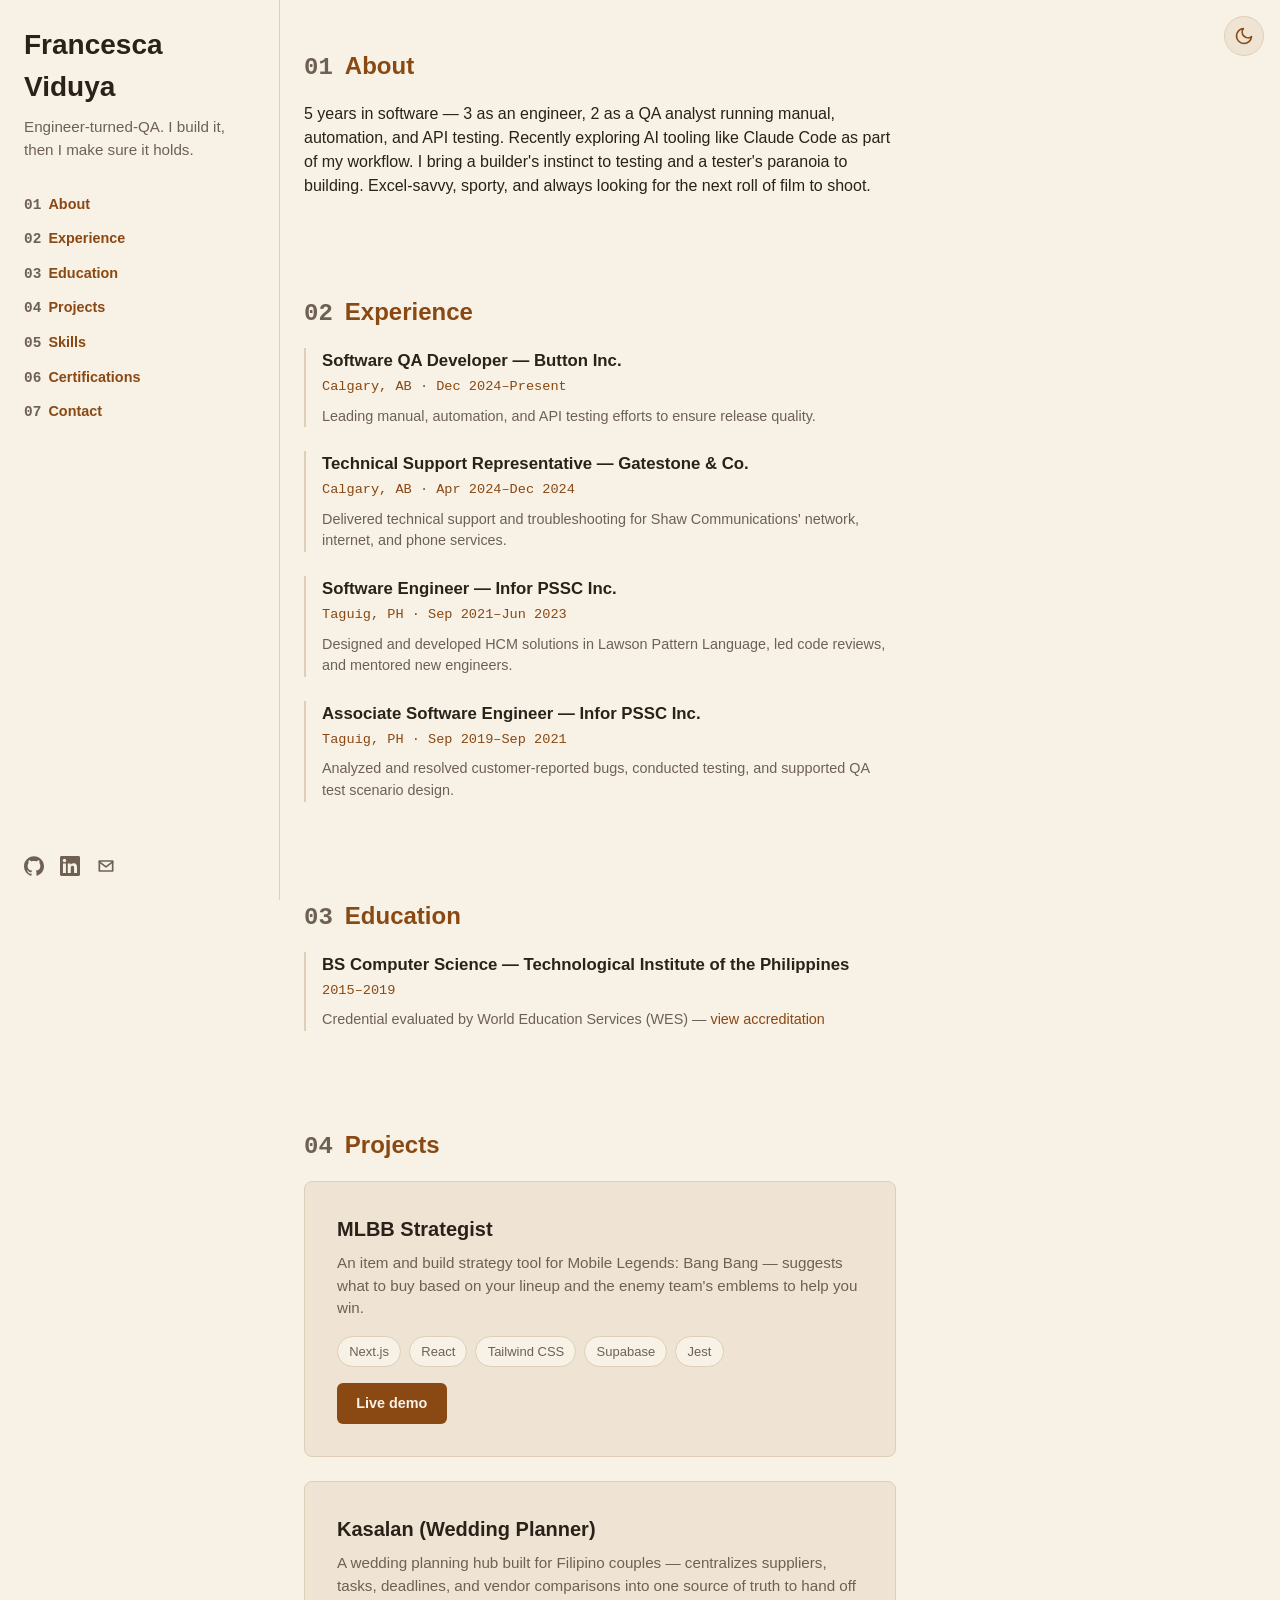
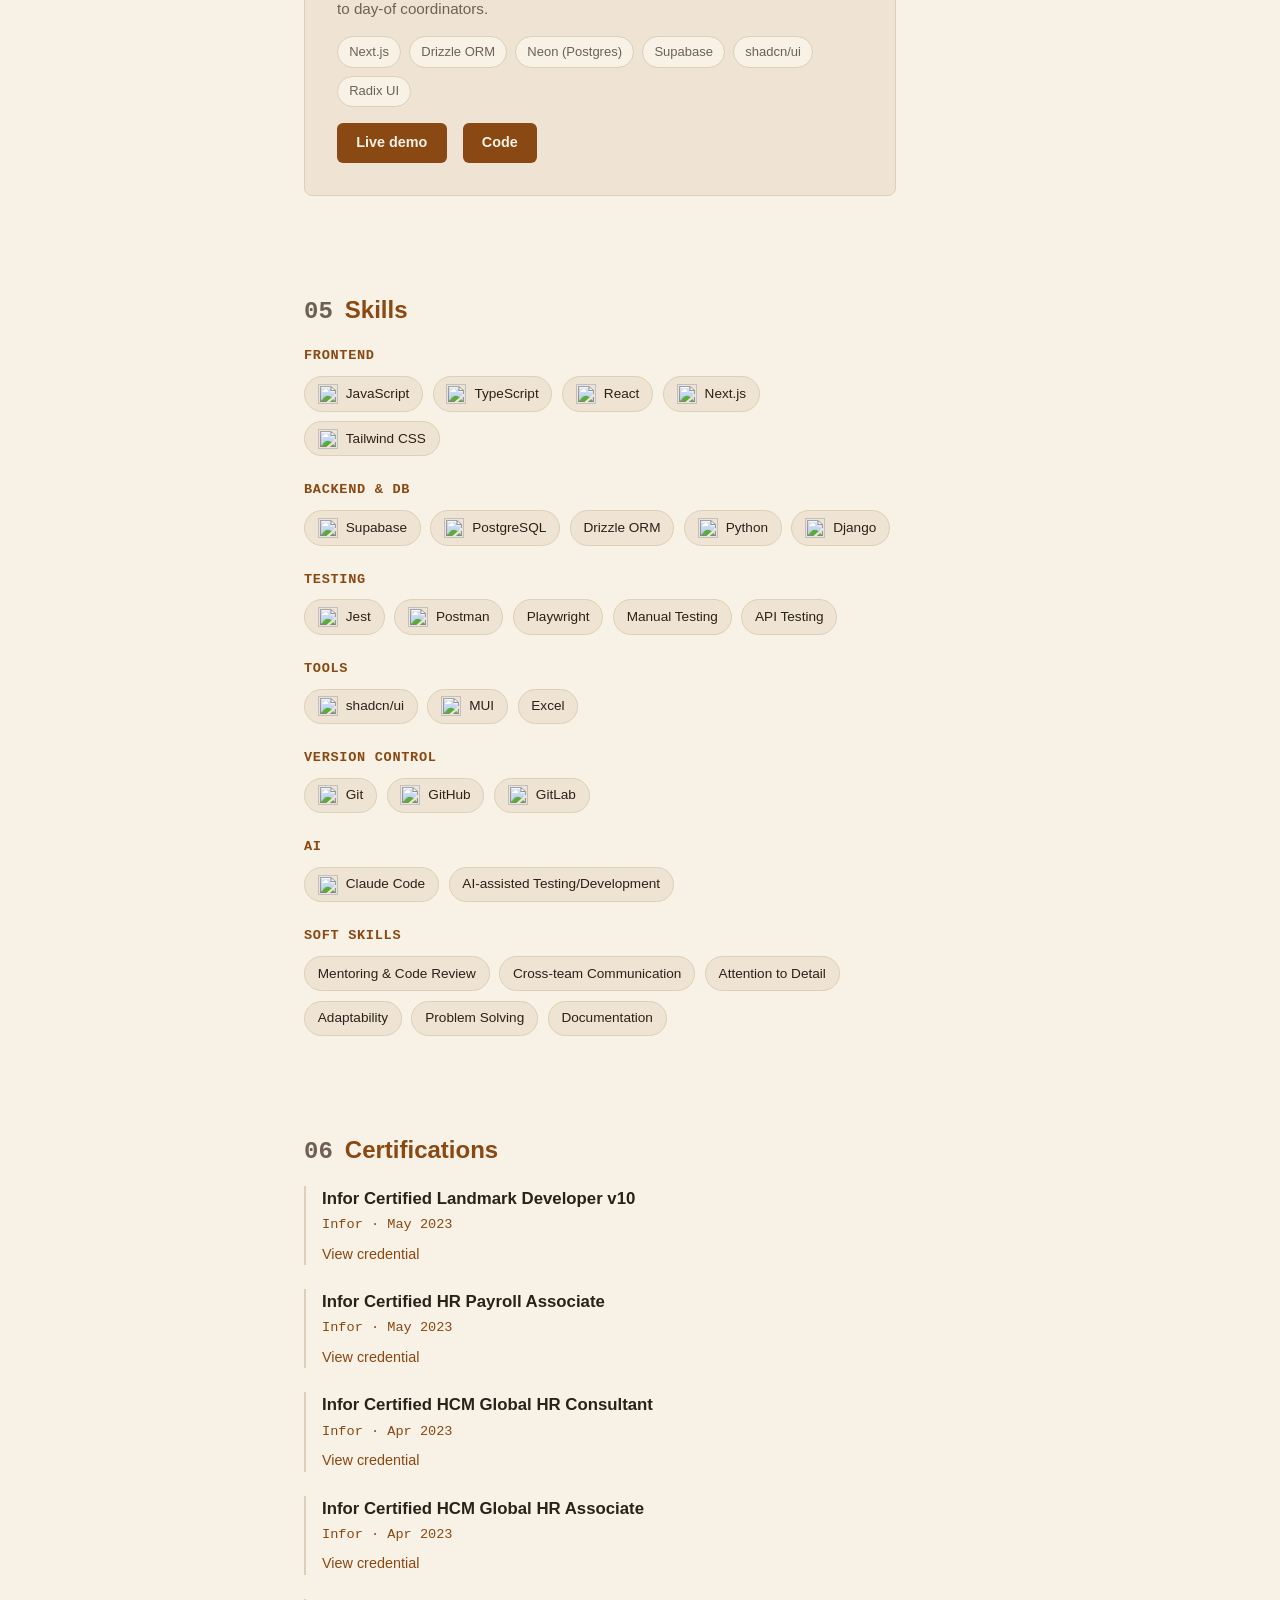
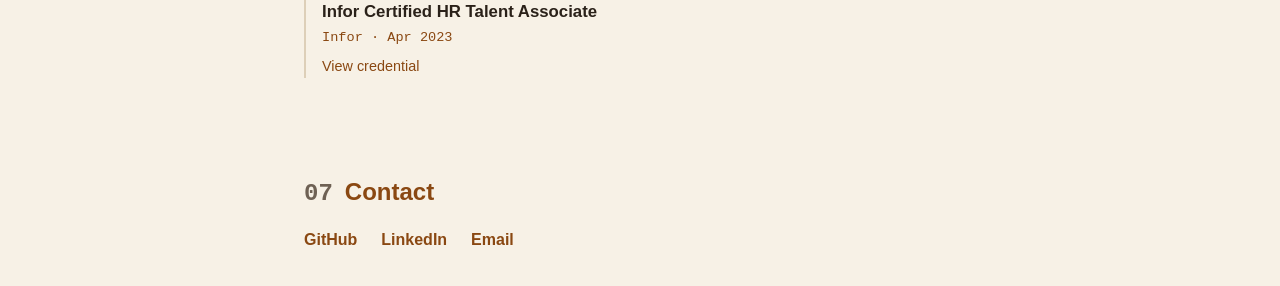
==== index.html @ bc26c98f "feat: add Certifications section New section before Contact listing 5 Infor certifications from Cred" ====
<!DOCTYPE html>
<html lang="en">
<head>
  <meta charset="UTF-8">
  <meta name="viewport" content="width=device-width, initial-scale=1.0">
  <title>Francesca Viduya — Portfolio</title>
  <meta name="description" content="Francesca Viduya — software engineer and QA analyst. Portfolio of projects, skills, and contact info.">
  <link rel="icon" href="data:image/svg+xml,%3Csvg xmlns='http://www.w3.org/2000/svg' viewBox='0 0 100 100'%3E%3Crect width='100' height='100' rx='20' fill='%231c1a17'/%3E%3Ctext x='50' y='68' font-size='60' fill='%23e8a15c' text-anchor='middle' font-family='sans-serif'%3EF%3C/text%3E%3C/svg%3E">
  <link rel="stylesheet" href="styles.css">
</head>
<body>
  <header class="sidebar">
    <h1 class="sidebar__name">Francesca Viduya</h1>
    <p class="sidebar__tagline">Engineer-turned-QA. I build it, then I make sure it holds.</p>
    <nav class="sidebar__nav" aria-label="Section navigation">
      <a href="#about"><span class="sidebar__nav-num">01</span>About</a>
      <a href="#experience"><span class="sidebar__nav-num">02</span>Experience</a>
      <a href="#education"><span class="sidebar__nav-num">03</span>Education</a>
      <a href="#projects"><span class="sidebar__nav-num">04</span>Projects</a>
      <a href="#skills"><span class="sidebar__nav-num">05</span>Skills</a>
      <a href="#certifications"><span class="sidebar__nav-num">06</span>Certifications</a>
      <a href="#contact"><span class="sidebar__nav-num">07</span>Contact</a>
    </nav>
    <div class="sidebar__contact" aria-label="Quick contact links">
      <a href="https://github.com/viduyafrancesca" target="_blank" rel="noopener noreferrer" aria-label="GitHub profile">
        <svg width="20" height="20" viewBox="0 0 24 24" fill="currentColor" aria-hidden="true"><path d="M12 .297c-6.63 0-12 5.373-12 12 0 5.303 3.438 9.8 8.205 11.385.6.113.82-.258.82-.577 0-.285-.01-1.04-.015-2.04-3.338.724-4.042-1.61-4.042-1.61C4.422 18.07 3.633 17.7 3.633 17.7c-1.087-.744.084-.729.084-.729 1.205.084 1.838 1.236 1.838 1.236 1.07 1.835 2.809 1.305 3.495.998.108-.776.417-1.305.76-1.605-2.665-.3-5.466-1.332-5.466-5.93 0-1.31.465-2.38 1.235-3.22-.135-.303-.54-1.523.105-3.176 0 0 1.005-.322 3.3 1.23.96-.267 1.98-.399 3-.405 1.02.006 2.04.138 3 .405 2.28-1.552 3.285-1.23 3.285-1.23.645 1.653.24 2.873.12 3.176.765.84 1.23 1.91 1.23 3.22 0 4.61-2.805 5.625-5.475 5.92.42.36.81 1.096.81 2.22 0 1.606-.015 2.896-.015 3.286 0 .315.21.69.825.57C20.565 22.092 24 17.592 24 12.297c0-6.627-5.373-12-12-12"/></svg>
      </a>
      <a href="https://www.linkedin.com/in/francesca-maria-viduya/" target="_blank" rel="noopener noreferrer" aria-label="LinkedIn profile">
        <svg width="20" height="20" viewBox="0 0 24 24" fill="currentColor" aria-hidden="true"><path d="M20.447 20.452h-3.554v-5.569c0-1.328-.027-3.037-1.852-3.037-1.853 0-2.136 1.445-2.136 2.939v5.667H9.351V9h3.414v1.561h.046c.477-.9 1.637-1.85 3.37-1.85 3.601 0 4.267 2.37 4.267 5.455v6.286zM5.337 7.433c-1.144 0-2.063-.926-2.063-2.065 0-1.138.92-2.063 2.063-2.063 1.14 0 2.064.925 2.064 2.063 0 1.139-.925 2.065-2.064 2.065zm1.782 13.019H3.555V9h3.564v11.452zM22.225 0H1.771C.792 0 0 .774 0 1.729v20.542C0 23.227.792 24 1.771 24h20.451C23.2 24 24 23.227 24 22.271V1.729C24 .774 23.2 0 22.222 0h.003z"/></svg>
      </a>
      <a href="mailto:francescamviduya@gmail.com" aria-label="Send an email">
        <svg width="20" height="20" viewBox="0 0 24 24" fill="none" stroke="currentColor" stroke-width="2" stroke-linecap="round" stroke-linejoin="round" aria-hidden="true"><path d="M4 6h16v12H4z"/><path d="m4 7 8 6 8-6"/></svg>
      </a>
    </div>
  </header>

  <main>
    <section id="about" class="section">
      <h2><span class="section__num">01</span>About</h2>
      <p class="about__bio">5 years in software — 3 as an engineer, 2 as a QA analyst running manual, automation, and API testing. Recently exploring AI tooling like Claude Code as part of my workflow. I bring a builder's instinct to testing and a tester's paranoia to building. Excel-savvy, sporty, and always looking for the next roll of film to shoot.</p>
    </section>

    <section id="experience" class="section">
      <h2><span class="section__num">02</span>Experience</h2>
      <ol class="timeline">
        <li class="timeline__entry">
          <h3 class="timeline__role">Software QA Developer — Button Inc.</h3>
          <p class="timeline__meta">Calgary, AB · Dec 2024–Present</p>
          <p class="timeline__desc">Leading manual, automation, and API testing efforts to ensure release quality.</p>
        </li>
        <li class="timeline__entry">
          <h3 class="timeline__role">Technical Support Representative — Gatestone &amp; Co.</h3>
          <p class="timeline__meta">Calgary, AB · Apr 2024–Dec 2024</p>
          <p class="timeline__desc">Delivered technical support and troubleshooting for Shaw Communications' network, internet, and phone services.</p>
        </li>
        <li class="timeline__entry">
          <h3 class="timeline__role">Software Engineer — Infor PSSC Inc.</h3>
          <p class="timeline__meta">Taguig, PH · Sep 2021–Jun 2023</p>
          <p class="timeline__desc">Designed and developed HCM solutions in Lawson Pattern Language, led code reviews, and mentored new engineers.</p>
        </li>
        <li class="timeline__entry">
          <h3 class="timeline__role">Associate Software Engineer — Infor PSSC Inc.</h3>
          <p class="timeline__meta">Taguig, PH · Sep 2019–Sep 2021</p>
          <p class="timeline__desc">Analyzed and resolved customer-reported bugs, conducted testing, and supported QA test scenario design.</p>
        </li>
      </ol>
    </section>

    <section id="education" class="section">
      <h2><span class="section__num">03</span>Education</h2>
      <ol class="timeline">
        <li class="timeline__entry">
          <h3 class="timeline__role">BS Computer Science — Technological Institute of the Philippines</h3>
          <p class="timeline__meta">2015–2019</p>
          <p class="timeline__desc">
            Credential evaluated by World Education Services (WES) —
            <a href="https://badges.wes.org/Evidence?i=9c9385cb-b72d-43d0-aa09-85092fb35fea&type=ca" target="_blank" rel="noopener noreferrer">view accreditation</a>
          </p>
        </li>
      </ol>
    </section>

    <section id="projects" class="section">
      <h2><span class="section__num">04</span>Projects</h2>
      <div class="projects-list">
        <article class="project-card">
          <h3>MLBB Strategist</h3>
          <p class="project-card__desc">An item and build strategy tool for Mobile Legends: Bang Bang — suggests what to buy based on your lineup and the enemy team's emblems to help you win.</p>
          <ul class="project-card__tags">
            <li class="project-card__tag">Next.js</li>
            <li class="project-card__tag">React</li>
            <li class="project-card__tag">Tailwind CSS</li>
            <li class="project-card__tag">Supabase</li>
            <li class="project-card__tag">Jest</li>
          </ul>
          <div class="project-card__links">
            <a href="https://mlbb-strategist.vercel.app/" target="_blank" rel="noopener noreferrer">Live demo</a>
          </div>
        </article>

        <article class="project-card">
          <h3>Kasalan (Wedding Planner)</h3>
          <p class="project-card__desc">A wedding planning hub built for Filipino couples — centralizes suppliers, tasks, deadlines, and vendor comparisons into one source of truth to hand off to day-of coordinators.</p>
          <ul class="project-card__tags">
            <li class="project-card__tag">Next.js</li>
            <li class="project-card__tag">Drizzle ORM</li>
            <li class="project-card__tag">Neon (Postgres)</li>
            <li class="project-card__tag">Supabase</li>
            <li class="project-card__tag">shadcn/ui</li>
            <li class="project-card__tag">Radix UI</li>
          </ul>
          <div class="project-card__links">
            <a href="https://kasalan-wedding-planner.vercel.app/" target="_blank" rel="noopener noreferrer">Live demo</a>
            <a href="https://github.com/viduyafrancesca/kasalan" target="_blank" rel="noopener noreferrer">Code</a>
          </div>
        </article>
      </div>
    </section>

    <section id="skills" class="section">
      <h2><span class="section__num">05</span>Skills</h2>
      <div class="skills-group">
        <h3 class="skills-group__label">Frontend</h3>
        <ul class="skills-grid">
          <li class="skill-item"><img src="https://cdn.simpleicons.org/javascript/e8a15c" alt="" width="20" height="20"><span>JavaScript</span></li>
          <li class="skill-item"><img src="https://cdn.simpleicons.org/typescript/e8a15c" alt="" width="20" height="20"><span>TypeScript</span></li>
          <li class="skill-item"><img src="https://cdn.simpleicons.org/react/e8a15c" alt="" width="20" height="20"><span>React</span></li>
          <li class="skill-item"><img src="https://cdn.simpleicons.org/nextdotjs/e8a15c" alt="" width="20" height="20"><span>Next.js</span></li>
          <li class="skill-item"><img src="https://cdn.simpleicons.org/tailwindcss/e8a15c" alt="" width="20" height="20"><span>Tailwind CSS</span></li>
        </ul>
      </div>

      <div class="skills-group">
        <h3 class="skills-group__label">Backend &amp; DB</h3>
        <ul class="skills-grid">
          <li class="skill-item"><img src="https://cdn.simpleicons.org/supabase/e8a15c" alt="" width="20" height="20"><span>Supabase</span></li>
          <li class="skill-item"><img src="https://cdn.simpleicons.org/postgresql/e8a15c" alt="" width="20" height="20"><span>PostgreSQL</span></li>
          <li class="skill-tag">Drizzle ORM</li>
          <li class="skill-item"><img src="https://cdn.simpleicons.org/python/e8a15c" alt="" width="20" height="20"><span>Python</span></li>
          <li class="skill-item"><img src="https://cdn.simpleicons.org/django/e8a15c" alt="" width="20" height="20"><span>Django</span></li>
        </ul>
      </div>

      <div class="skills-group">
        <h3 class="skills-group__label">Testing</h3>
        <ul class="skills-grid">
          <li class="skill-item"><img src="https://cdn.simpleicons.org/jest/e8a15c" alt="" width="20" height="20"><span>Jest</span></li>
          <li class="skill-item"><img src="https://cdn.simpleicons.org/postman/e8a15c" alt="" width="20" height="20"><span>Postman</span></li>
          <li class="skill-tag">Playwright</li>
          <li class="skill-tag">Manual Testing</li>
          <li class="skill-tag">API Testing</li>
        </ul>
      </div>

      <div class="skills-group">
        <h3 class="skills-group__label">Tools</h3>
        <ul class="skills-grid">
          <li class="skill-item"><img src="https://cdn.simpleicons.org/shadcnui/e8a15c" alt="" width="20" height="20"><span>shadcn/ui</span></li>
          <li class="skill-item"><img src="https://cdn.simpleicons.org/mui/e8a15c" alt="" width="20" height="20"><span>MUI</span></li>
          <li class="skill-tag">Excel</li>
        </ul>
      </div>

      <div class="skills-group">
        <h3 class="skills-group__label">Version Control</h3>
        <ul class="skills-grid">
          <li class="skill-item"><img src="https://cdn.simpleicons.org/git/e8a15c" alt="" width="20" height="20"><span>Git</span></li>
          <li class="skill-item"><img src="https://cdn.simpleicons.org/github/e8a15c" alt="" width="20" height="20"><span>GitHub</span></li>
          <li class="skill-item"><img src="https://cdn.simpleicons.org/gitlab/e8a15c" alt="" width="20" height="20"><span>GitLab</span></li>
        </ul>
      </div>

      <div class="skills-group">
        <h3 class="skills-group__label">AI</h3>
        <ul class="skills-grid">
          <li class="skill-item"><img src="https://cdn.simpleicons.org/claude/e8a15c" alt="" width="20" height="20"><span>Claude Code</span></li>
          <li class="skill-tag">AI-assisted Testing/Development</li>
        </ul>
      </div>

      <div class="skills-group">
        <h3 class="skills-group__label">Soft Skills</h3>
        <ul class="skills-grid">
          <li class="skill-tag">Mentoring &amp; Code Review</li>
          <li class="skill-tag">Cross-team Communication</li>
          <li class="skill-tag">Attention to Detail</li>
          <li class="skill-tag">Adaptability</li>
          <li class="skill-tag">Problem Solving</li>
          <li class="skill-tag">Documentation</li>
        </ul>
      </div>
    </section>

    <section id="certifications" class="section">
      <h2><span class="section__num">06</span>Certifications</h2>
      <ol class="timeline">
        <li class="timeline__entry">
          <h3 class="timeline__role">Infor Certified Landmark Developer v10</h3>
          <p class="timeline__meta">Infor · May 2023</p>
          <p class="timeline__desc"><a href="https://www.credly.com/badges/fb750f95-a42e-47dd-8572-ffec3116c6fa/linked_in_profile" target="_blank" rel="noopener noreferrer">View credential</a></p>
        </li>
        <li class="timeline__entry">
          <h3 class="timeline__role">Infor Certified HR Payroll Associate</h3>
          <p class="timeline__meta">Infor · May 2023</p>
          <p class="timeline__desc"><a href="https://www.credly.com/badges/bdadf649-ed1b-463f-92c3-ec4e3a943a0f/linked_in_profile" target="_blank" rel="noopener noreferrer">View credential</a></p>
        </li>
        <li class="timeline__entry">
          <h3 class="timeline__role">Infor Certified HCM Global HR Consultant</h3>
          <p class="timeline__meta">Infor · Apr 2023</p>
          <p class="timeline__desc"><a href="https://www.credly.com/badges/e6bd4acc-7e02-4ca9-8be0-c61c0ba1cc56/linked_in_profile" target="_blank" rel="noopener noreferrer">View credential</a></p>
        </li>
        <li class="timeline__entry">
          <h3 class="timeline__role">Infor Certified HCM Global HR Associate</h3>
          <p class="timeline__meta">Infor · Apr 2023</p>
          <p class="timeline__desc"><a href="https://www.credly.com/badges/0dedc763-bbf4-440f-8ae7-b110234ce820/linked_in_profile" target="_blank" rel="noopener noreferrer">View credential</a></p>
        </li>
        <li class="timeline__entry">
          <h3 class="timeline__role">Infor Certified HR Talent Associate</h3>
          <p class="timeline__meta">Infor · Apr 2023</p>
          <p class="timeline__desc"><a href="https://www.credly.com/badges/ffd85464-fd93-4f5f-9c17-6bf960c7ba5b/linked_in_profile" target="_blank" rel="noopener noreferrer">View credential</a></p>
        </li>
      </ol>
    </section>

    <section id="contact" class="section">
      <h2><span class="section__num">07</span>Contact</h2>
      <ul class="contact-links">
        <li><a href="https://github.com/viduyafrancesca" target="_blank" rel="noopener noreferrer" aria-label="GitHub profile">GitHub</a></li>
        <li><a href="https://www.linkedin.com/in/francesca-maria-viduya/" target="_blank" rel="noopener noreferrer" aria-label="LinkedIn profile">LinkedIn</a></li>
        <li><a href="mailto:francescamviduya@gmail.com" aria-label="Send an email">Email</a></li>
      </ul>
    </section>
  </main>

  <button id="theme-toggle" class="theme-toggle" type="button" aria-label="Switch to light mode">
    <svg id="theme-toggle-icon" width="20" height="20" viewBox="0 0 24 24" fill="none" stroke="currentColor" stroke-width="2" stroke-linecap="round" stroke-linejoin="round" aria-hidden="true">
      <circle cx="12" cy="12" r="5"></circle>
      <line x1="12" y1="1" x2="12" y2="3"></line>
      <line x1="12" y1="21" x2="12" y2="23"></line>
      <line x1="4.22" y1="4.22" x2="5.64" y2="5.64"></line>
      <line x1="18.36" y1="18.36" x2="19.78" y2="19.78"></line>
      <line x1="1" y1="12" x2="3" y2="12"></line>
      <line x1="21" y1="12" x2="23" y2="12"></line>
      <line x1="4.22" y1="19.78" x2="5.64" y2="18.36"></line>
      <line x1="18.36" y1="5.64" x2="19.78" y2="4.22"></line>
    </svg>
  </button>

  <script>
    (function () {
      var toggle = document.getElementById('theme-toggle');
      var icon = document.getElementById('theme-toggle-icon');
      var sunPath = icon.innerHTML;
      var moonPath = '<path d="M21 12.79A9 9 0 1 1 11.21 3 7 7 0 0 0 21 12.79z"></path>';

      var systemPrefersDark = window.matchMedia('(prefers-color-scheme: dark)').matches;
      var currentTheme = systemPrefersDark ? 'dark' : 'light';
      render();

      toggle.addEventListener('click', function () {
        currentTheme = currentTheme === 'dark' ? 'light' : 'dark';
        document.documentElement.dataset.theme = currentTheme;
        render();
      });

      function render() {
        if (currentTheme === 'dark') {
          icon.innerHTML = sunPath;
          toggle.setAttribute('aria-label', 'Switch to light mode');
        } else {
          icon.innerHTML = moonPath;
          toggle.setAttribute('aria-label', 'Switch to dark mode');
        }
      }
    })();
  </script>
</body>
</html>
---- styles.css ----
:root {
  --color-bg: #1c1a17;
  --color-text: #e9e3da;
  --color-accent: #e8a15c;
  --color-surface: #2a2621;
  --color-border: #3d372f;
  --color-muted: #b8ada0;
  --font-sans: -apple-system, BlinkMacSystemFont, "Segoe UI", Roboto, Helvetica, Arial, sans-serif;
  --font-mono: ui-monospace, "SF Mono", "Cascadia Code", Menlo, Consolas, monospace;
}

@media (prefers-color-scheme: light) {
  :root {
    --color-bg: #f7f1e6;
    --color-text: #2a2119;
    --color-accent: #8a4812;
    --color-surface: #efe4d3;
    --color-border: #ddcfb8;
    --color-muted: #6e6154;
  }
}

* {
  box-sizing: border-box;
  margin: 0;
  padding: 0;
}

html {
  scroll-behavior: smooth;
}

body {
  background: var(--color-bg);
  color: var(--color-text);
  font-family: var(--font-sans);
  line-height: 1.5;
}

a {
  color: var(--color-accent);
  text-decoration: none;
}

a:hover {
  text-decoration: underline;
}

a:focus-visible,
button:focus-visible {
  outline: 2px solid var(--color-accent);
  outline-offset: 2px;
}

.section {
  padding: 3rem 1.5rem;
  max-width: 640px;
}

.section h2 {
  color: var(--color-accent);
  font-size: 1.5rem;
  margin-bottom: 1rem;
}

.sidebar {
  display: flex;
  flex-direction: column;
  gap: 0.5rem;
  padding: 1.5rem;
  border-bottom: 1px solid var(--color-border);
}

.sidebar__name {
  font-size: 1.75rem;
  color: var(--color-text);
}

.sidebar__tagline {
  color: var(--color-muted);
  font-size: 0.95rem;
}

.sidebar__nav {
  display: flex;
  flex-wrap: wrap;
  gap: 1rem;
  margin-top: 0.75rem;
}

.sidebar__nav a {
  font-size: 0.9rem;
  font-weight: 600;
}

.sidebar__nav-num,
.section__num {
  font-family: var(--font-mono);
  color: var(--color-muted);
  margin-right: 0.5em;
}

.sidebar__contact {
  display: flex;
  gap: 1rem;
  margin-top: 1.5rem;
}

.sidebar__contact a {
  color: var(--color-muted);
  display: flex;
  transition: color 150ms ease;
}

.sidebar__contact a:hover {
  color: var(--color-accent);
}

.section h2 {
  display: flex;
  align-items: baseline;
}

.about__bio {
  color: var(--color-text);
  font-size: 1rem;
}

@media (min-width: 768px) {
  body {
    display: flex;
    min-height: 100vh;
  }

  .sidebar {
    position: sticky;
    top: 0;
    align-self: flex-start;
    height: 100vh;
    width: 280px;
    flex-shrink: 0;
    justify-content: center;
    border-bottom: none;
    border-right: 1px solid var(--color-border);
  }

  .sidebar__nav {
    flex-direction: column;
    gap: 0.75rem;
    margin-top: 1.5rem;
  }

  .sidebar__contact {
    margin-top: auto;
    padding-top: 1.5rem;
  }

  main {
    flex: 1;
    min-width: 0;
  }
}

.projects-list {
  display: flex;
  flex-direction: column;
  gap: 1.5rem;
  margin-top: 1rem;
}

.project-card {
  background: var(--color-surface);
  border: 1px solid var(--color-border);
  border-radius: 8px;
  padding: 2rem;
  transition: border-color 150ms ease, transform 150ms ease;
}

.project-card:hover {
  border-color: var(--color-accent);
  transform: translateY(-2px);
}

.project-card h3 {
  color: var(--color-text);
  font-size: 1.25rem;
  font-weight: 700;
  margin-bottom: 0.5rem;
}

.project-card__desc {
  color: var(--color-muted);
  font-size: 0.95rem;
  margin-bottom: 1rem;
}

.project-card__tags {
  display: flex;
  flex-wrap: wrap;
  gap: 0.5rem;
  list-style: none;
  margin-bottom: 1rem;
}

.project-card__tag {
  background: var(--color-bg);
  border: 1px solid var(--color-border);
  color: var(--color-muted);
  font-size: 0.8125rem;
  padding: 0.3rem 0.7rem;
  border-radius: 999px;
}

.project-card__links {
  display: flex;
  gap: 1rem;
}

.project-card__links a {
  background: var(--color-accent);
  color: var(--color-bg);
  font-weight: 600;
  font-size: 0.9rem;
  padding: 0.6rem 1.2rem;
  border-radius: 6px;
  text-decoration: none;
  transition: filter 150ms ease, transform 150ms ease;
}

.project-card__links a:hover {
  filter: brightness(1.1);
  transform: translateY(-2px);
  text-decoration: none;
}

.skills-group {
  margin-top: 1.5rem;
}

.skills-group:first-of-type {
  margin-top: 1rem;
}

.skills-group__label {
  font-family: var(--font-mono);
  color: var(--color-accent);
  font-size: 0.85rem;
  text-transform: uppercase;
  letter-spacing: 0.05em;
  margin-bottom: 0.6rem;
}

.skills-grid {
  display: flex;
  flex-wrap: wrap;
  gap: 0.6rem;
  list-style: none;
}

.skill-item {
  display: flex;
  align-items: center;
  gap: 0.5rem;
  background: var(--color-surface);
  border: 1px solid var(--color-border);
  color: var(--color-text);
  font-size: 0.85rem;
  padding: 0.4rem 0.8rem;
  border-radius: 999px;
}

.skill-item img {
  display: block;
}

.skill-tag {
  background: var(--color-surface);
  border: 1px solid var(--color-border);
  color: var(--color-text);
  font-size: 0.85rem;
  padding: 0.4rem 0.8rem;
  border-radius: 999px;
}

.contact-links {
  display: flex;
  gap: 1.5rem;
  list-style: none;
  margin-top: 1rem;
}

.contact-links a {
  font-weight: 600;
  font-size: 1rem;
}

.timeline {
  list-style: none;
  display: flex;
  flex-direction: column;
  gap: 1.5rem;
  margin-top: 1rem;
}

.timeline__entry {
  border-left: 2px solid var(--color-border);
  padding-left: 1rem;
}

.timeline__role {
  color: var(--color-text);
  font-size: 1.05rem;
  margin-bottom: 0.25rem;
}

.timeline__meta {
  font-family: var(--font-mono);
  color: var(--color-accent);
  font-size: 0.85rem;
  margin-bottom: 0.5rem;
}

.timeline__desc {
  color: var(--color-muted);
  font-size: 0.9rem;
}

.theme-toggle {
  position: fixed;
  top: 1rem;
  right: 1rem;
  z-index: 10;
  display: flex;
  align-items: center;
  justify-content: center;
  width: 2.5rem;
  height: 2.5rem;
  border-radius: 50%;
  background: var(--color-surface);
  border: 1px solid var(--color-border);
  color: var(--color-accent);
  cursor: pointer;
}

:root[data-theme="dark"] {
  --color-bg: #1c1a17;
  --color-text: #e9e3da;
  --color-accent: #e8a15c;
  --color-surface: #2a2621;
  --color-border: #3d372f;
  --color-muted: #b8ada0;
}

:root[data-theme="light"] {
  --color-bg: #f7f1e6;
  --color-text: #2a2119;
  --color-accent: #8a4812;
  --color-surface: #efe4d3;
  --color-border: #ddcfb8;
  --color-muted: #6e6154;
}
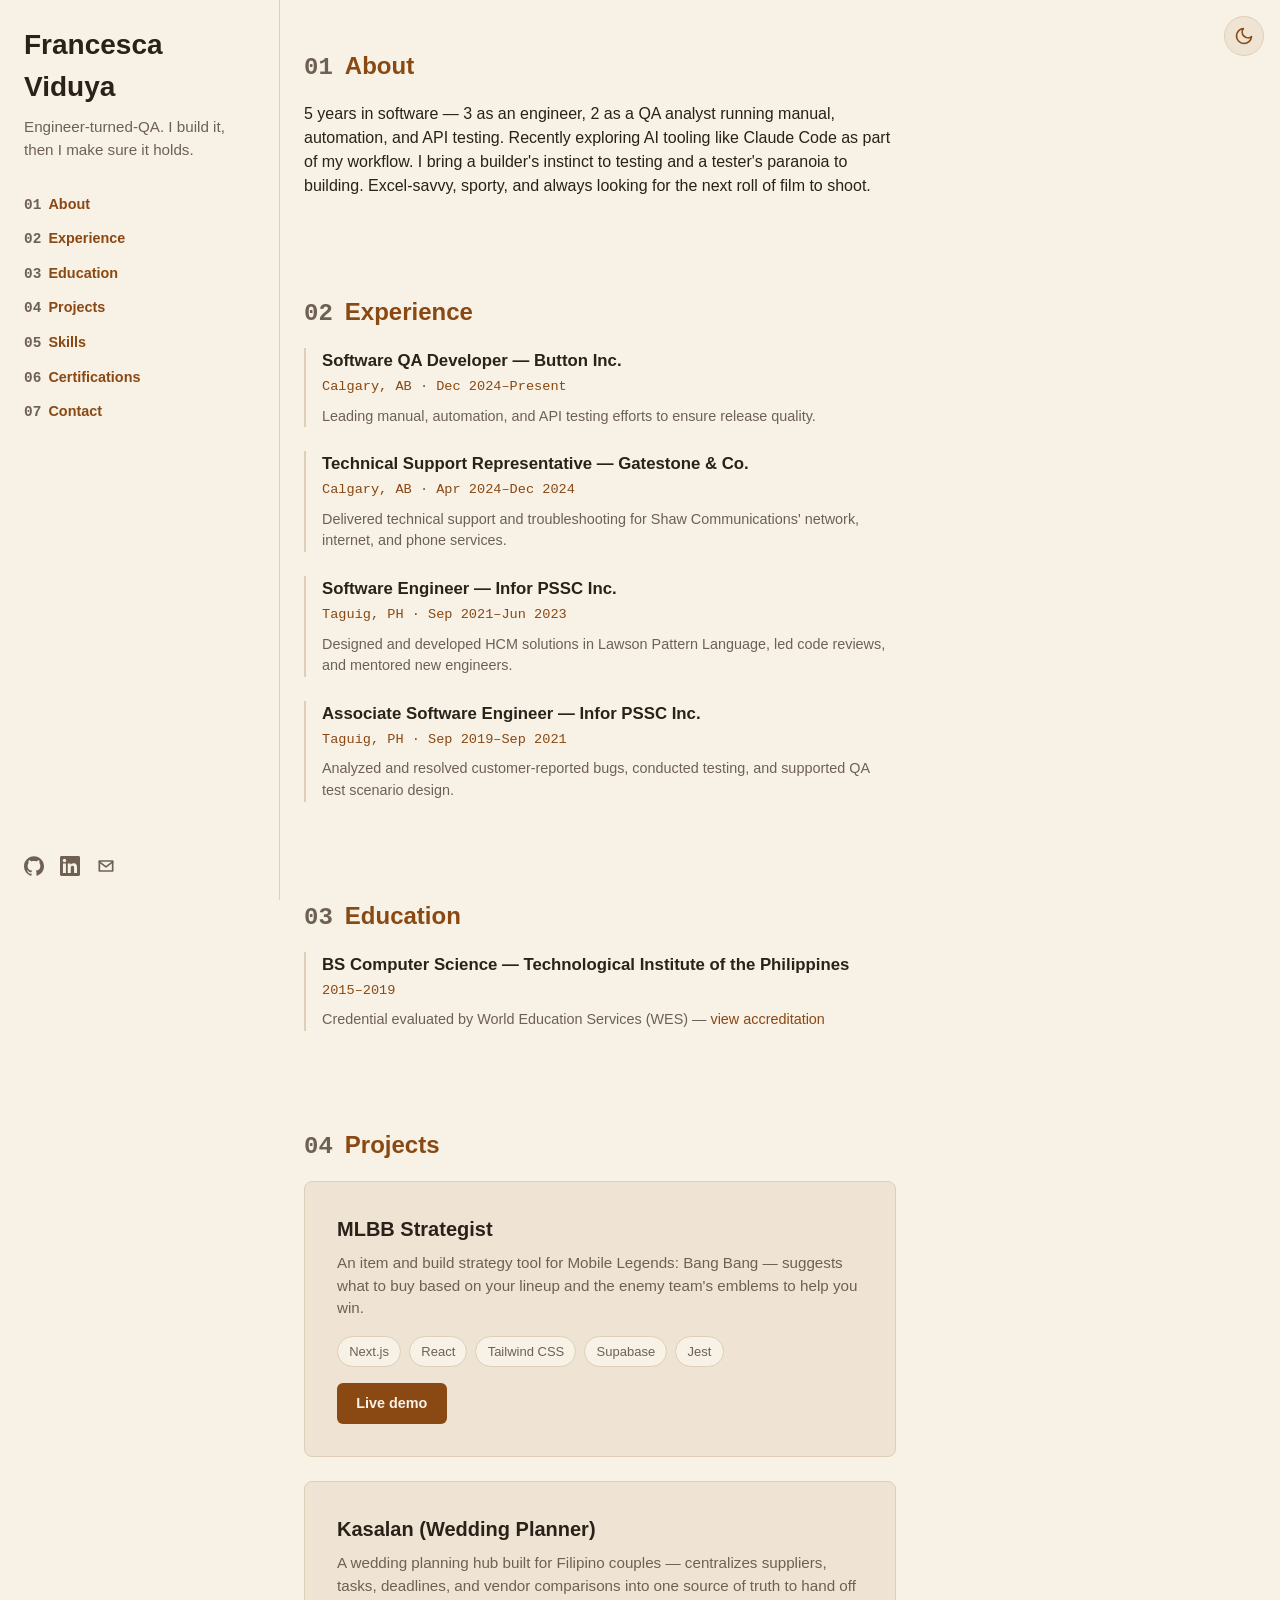
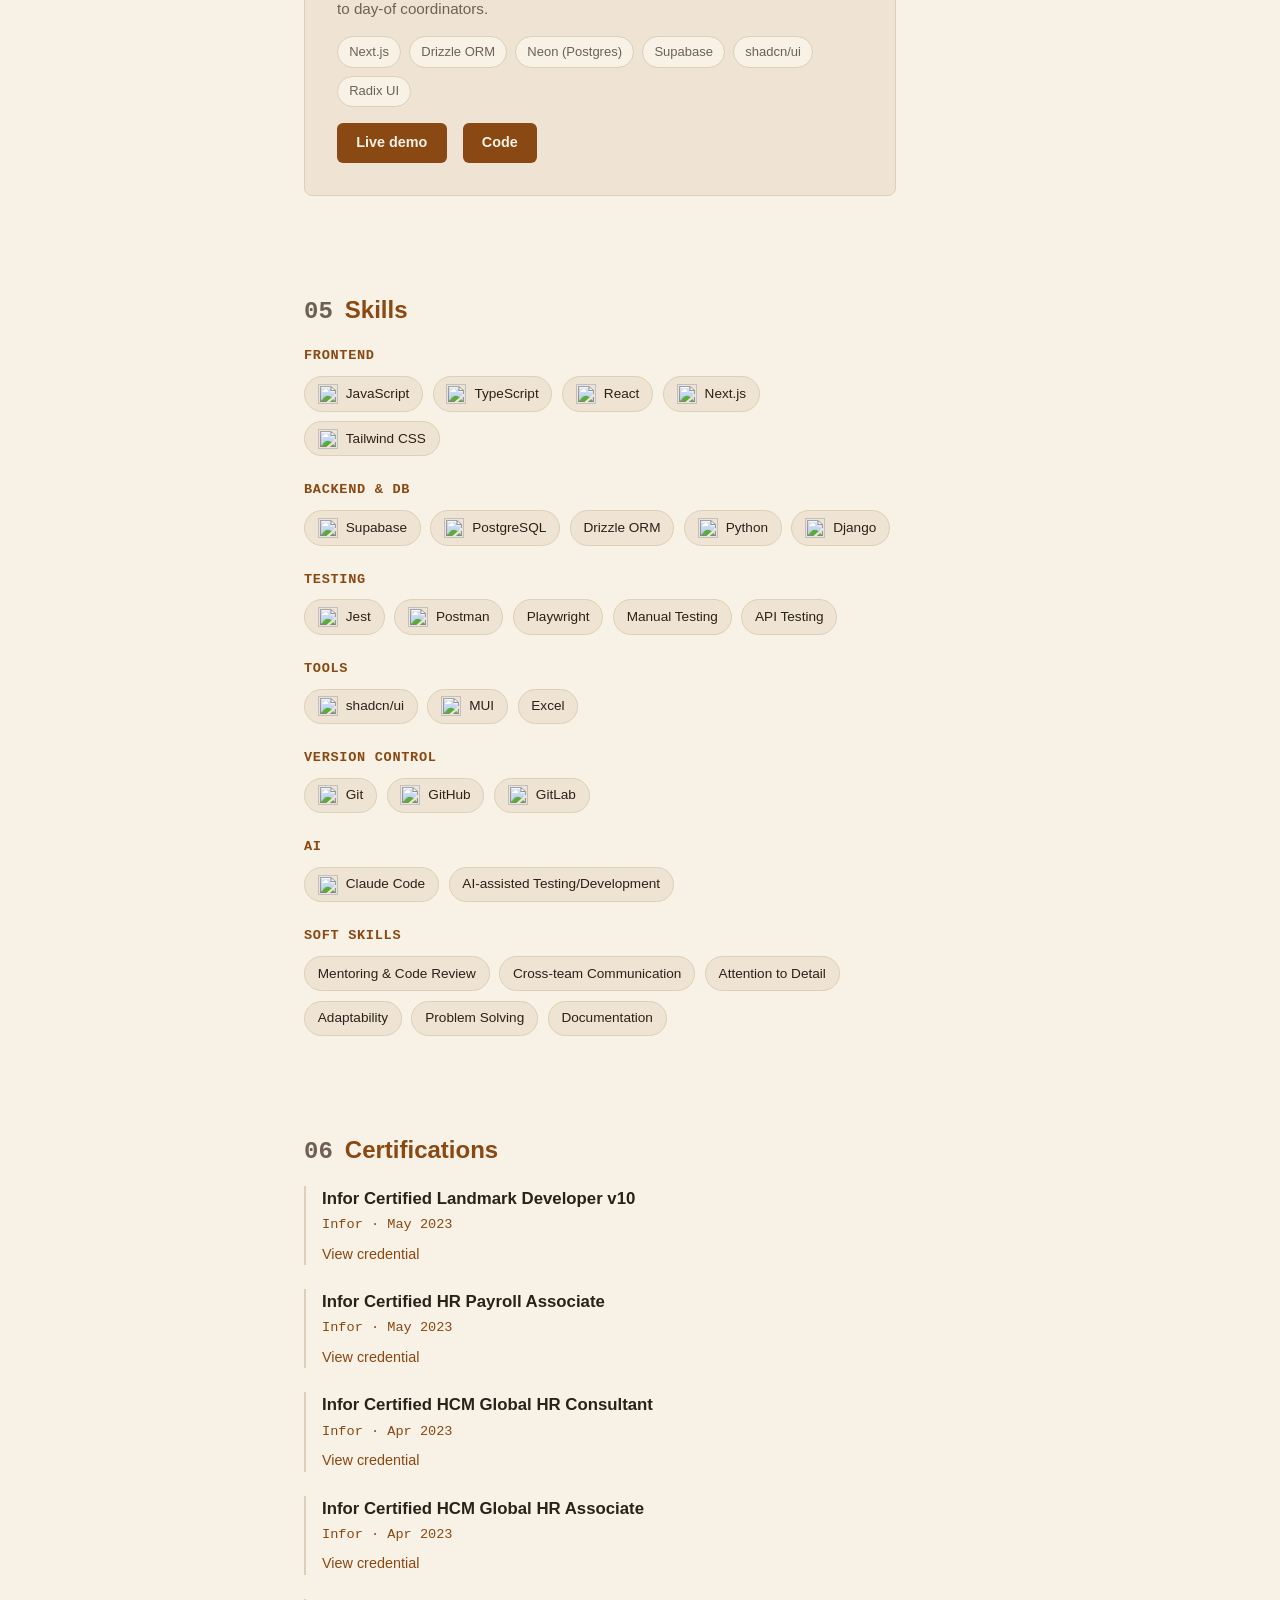
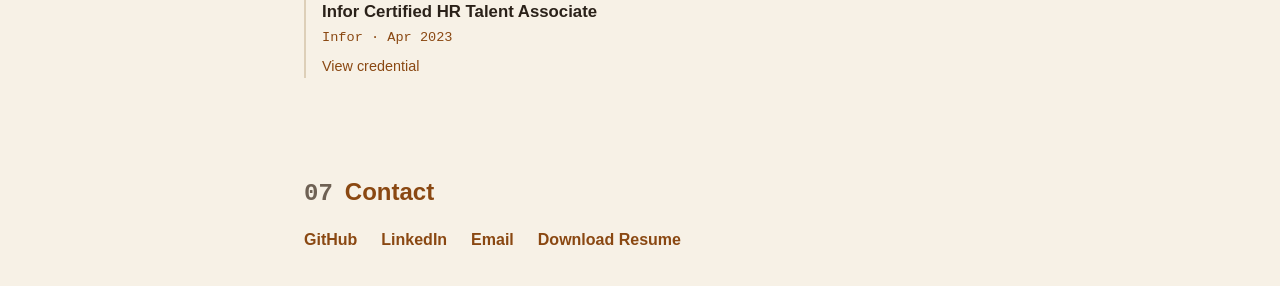
==== commit 88b24c21: "feat: add downloadable resume New resume/ source (index.html + resume.css, classic serif print-frien" ====
--- a/index.html
+++ b/index.html
@@ -228,6 +228,7 @@
         <li><a href="https://github.com/viduyafrancesca" target="_blank" rel="noopener noreferrer" aria-label="GitHub profile">GitHub</a></li>
         <li><a href="https://www.linkedin.com/in/francesca-maria-viduya/" target="_blank" rel="noopener noreferrer" aria-label="LinkedIn profile">LinkedIn</a></li>
         <li><a href="mailto:francescamviduya@gmail.com" aria-label="Send an email">Email</a></li>
+        <li><a href="resume.pdf" target="_blank" rel="noopener noreferrer" aria-label="Download resume PDF">Download Resume</a></li>
       </ul>
     </section>
   </main>
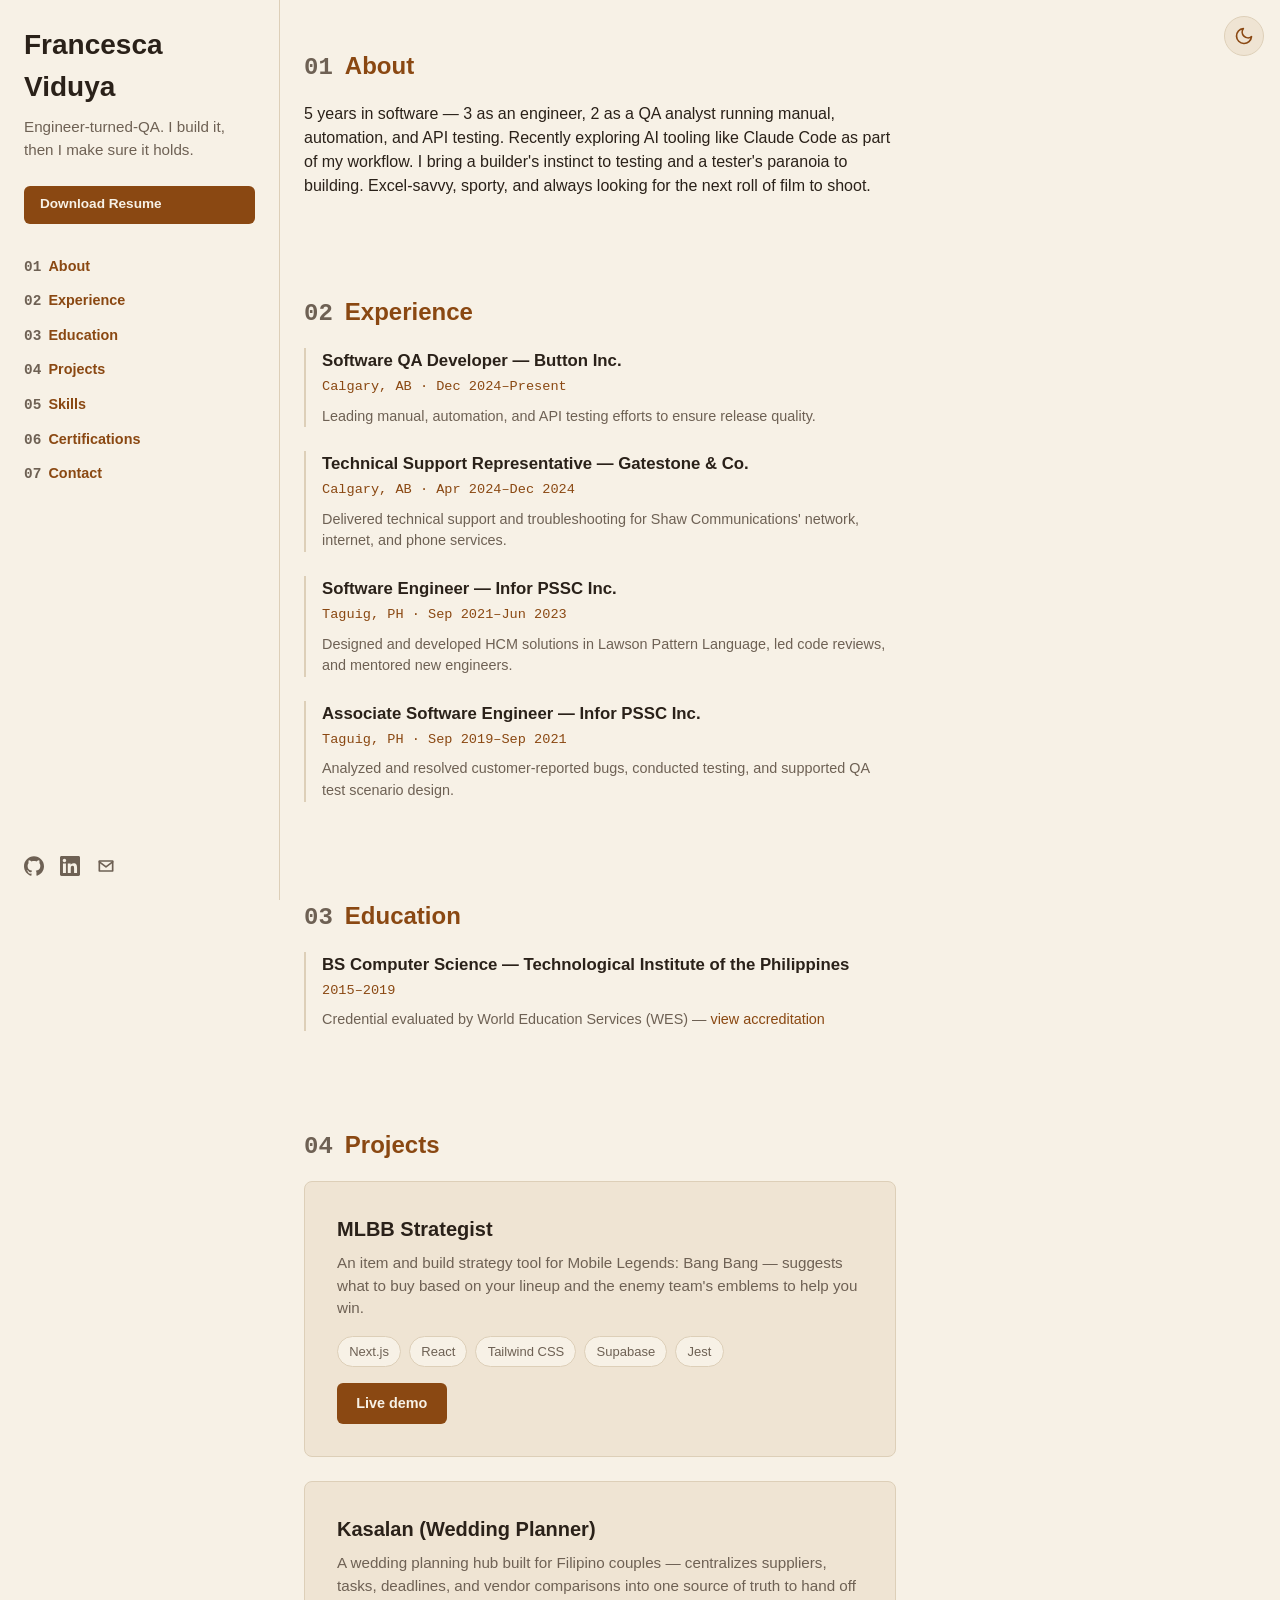
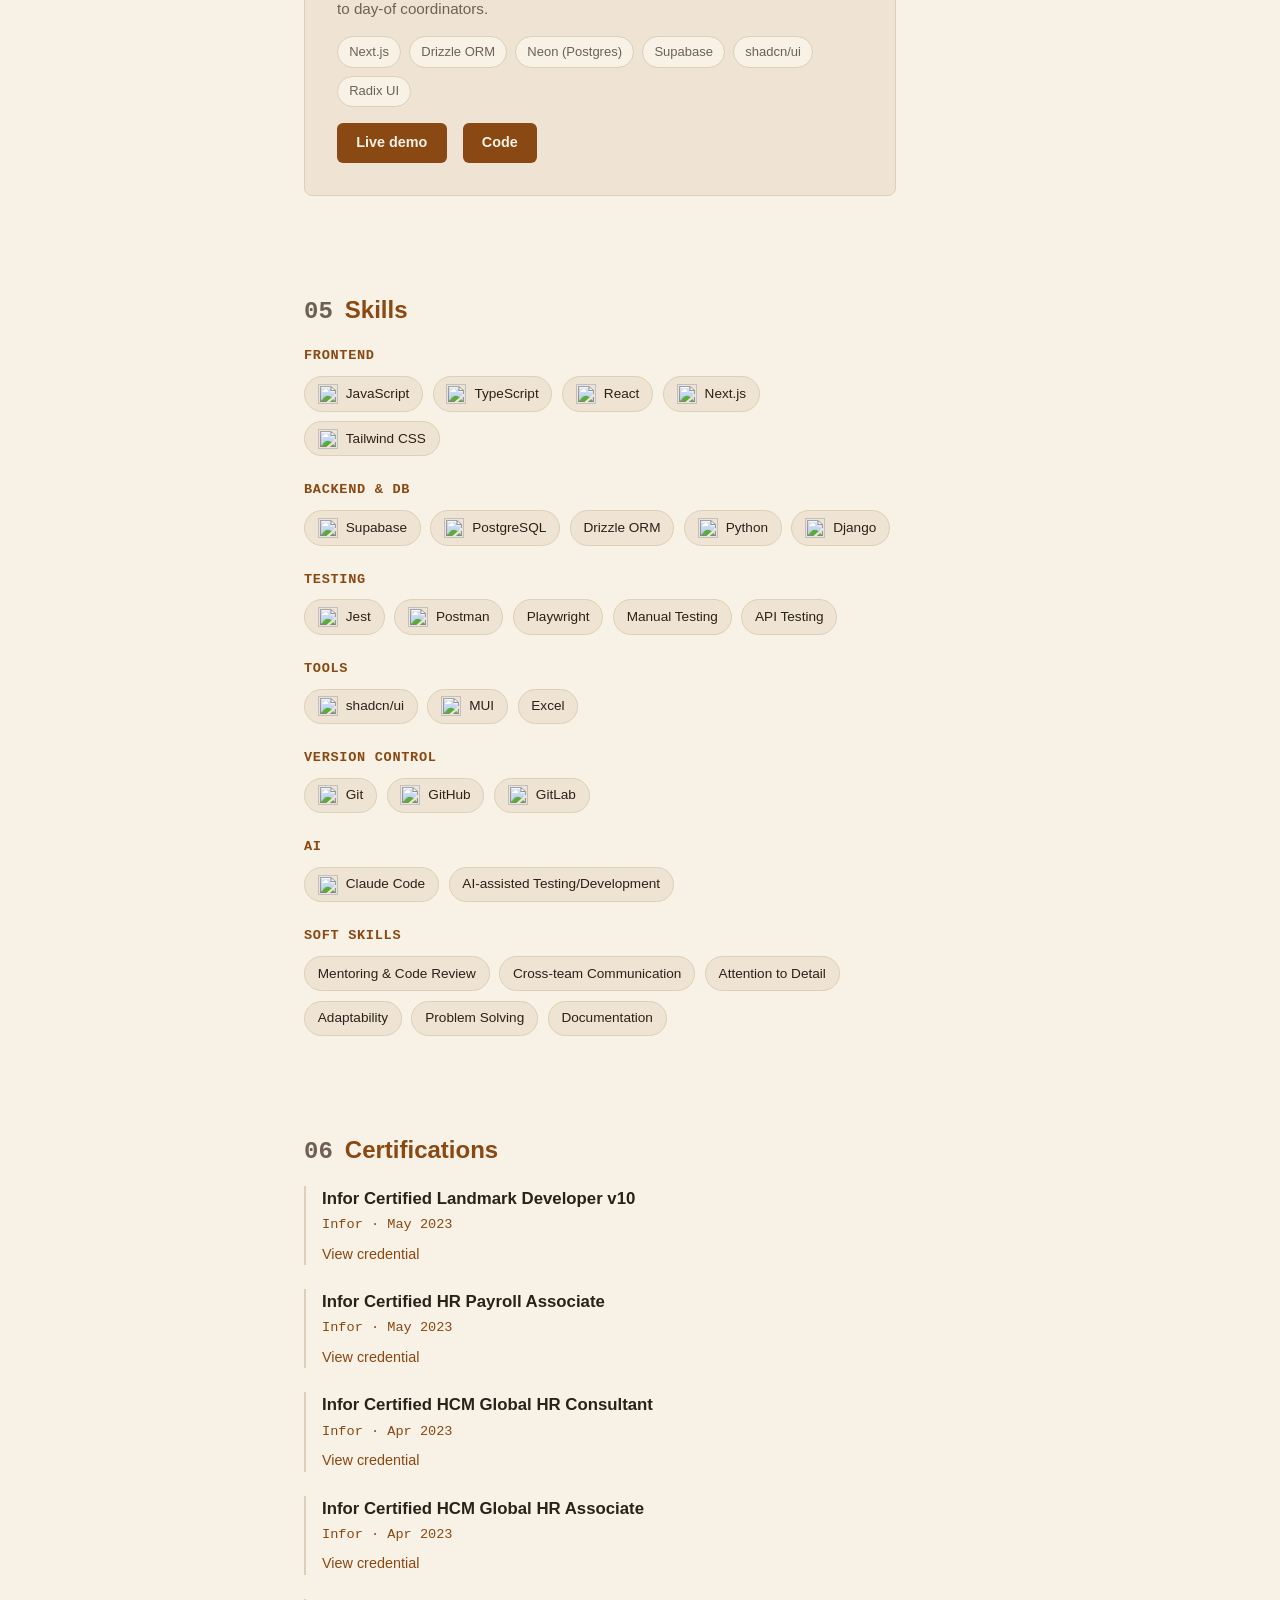
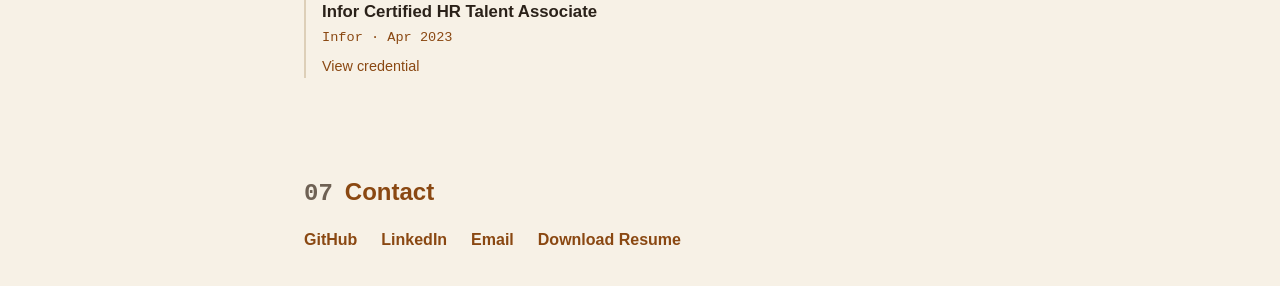
==== commit 4b791283: "feat: add Download Resume button to sidebar Placed right after the tagline so it's visible immediate" ====
--- a/index.html
+++ b/index.html
@@ -12,6 +12,7 @@
   <header class="sidebar">
     <h1 class="sidebar__name">Francesca Viduya</h1>
     <p class="sidebar__tagline">Engineer-turned-QA. I build it, then I make sure it holds.</p>
+    <a href="resume.pdf" download="Francesca-Viduya-Resume.pdf" class="sidebar__resume" aria-label="Download resume PDF">Download Resume</a>
     <nav class="sidebar__nav" aria-label="Section navigation">
       <a href="#about"><span class="sidebar__nav-num">01</span>About</a>
       <a href="#experience"><span class="sidebar__nav-num">02</span>Experience</a>
@@ -228,7 +229,7 @@
         <li><a href="https://github.com/viduyafrancesca" target="_blank" rel="noopener noreferrer" aria-label="GitHub profile">GitHub</a></li>
         <li><a href="https://www.linkedin.com/in/francesca-maria-viduya/" target="_blank" rel="noopener noreferrer" aria-label="LinkedIn profile">LinkedIn</a></li>
         <li><a href="mailto:francescamviduya@gmail.com" aria-label="Send an email">Email</a></li>
-        <li><a href="resume.pdf" target="_blank" rel="noopener noreferrer" aria-label="Download resume PDF">Download Resume</a></li>
+        <li><a href="resume.pdf" download="Francesca-Viduya-Resume.pdf" aria-label="Download resume PDF">Download Resume</a></li>
       </ul>
     </section>
   </main>
--- a/styles.css
+++ b/styles.css
@@ -79,6 +79,25 @@
 .sidebar__tagline {
   color: var(--color-muted);
   font-size: 0.95rem;
+}
+
+.sidebar__resume {
+  display: inline-block;
+  background: var(--color-accent);
+  color: var(--color-bg);
+  font-weight: 600;
+  font-size: 0.85rem;
+  padding: 0.55rem 1rem;
+  border-radius: 6px;
+  text-decoration: none;
+  margin-top: 1rem;
+  transition: filter 150ms ease, transform 150ms ease;
+}
+
+.sidebar__resume:hover {
+  filter: brightness(1.1);
+  transform: translateY(-2px);
+  text-decoration: none;
 }
 
 .sidebar__nav {
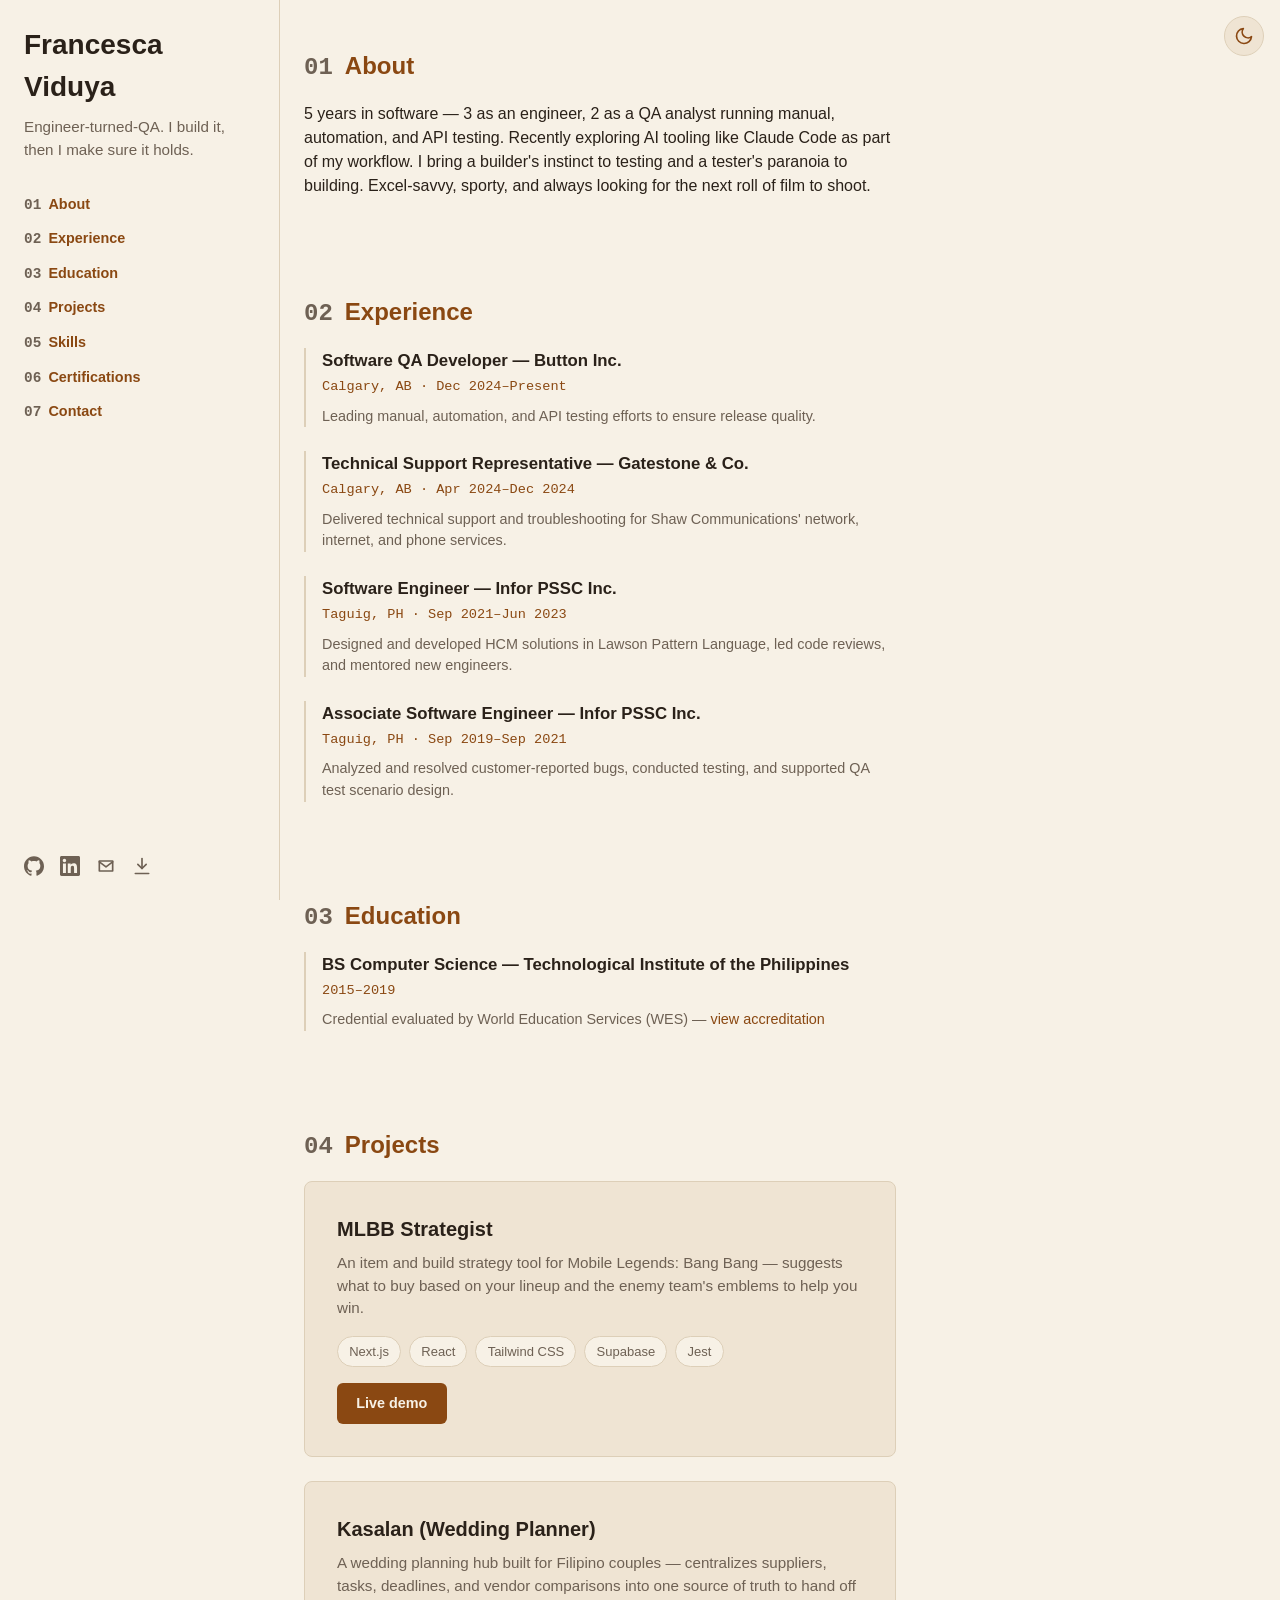
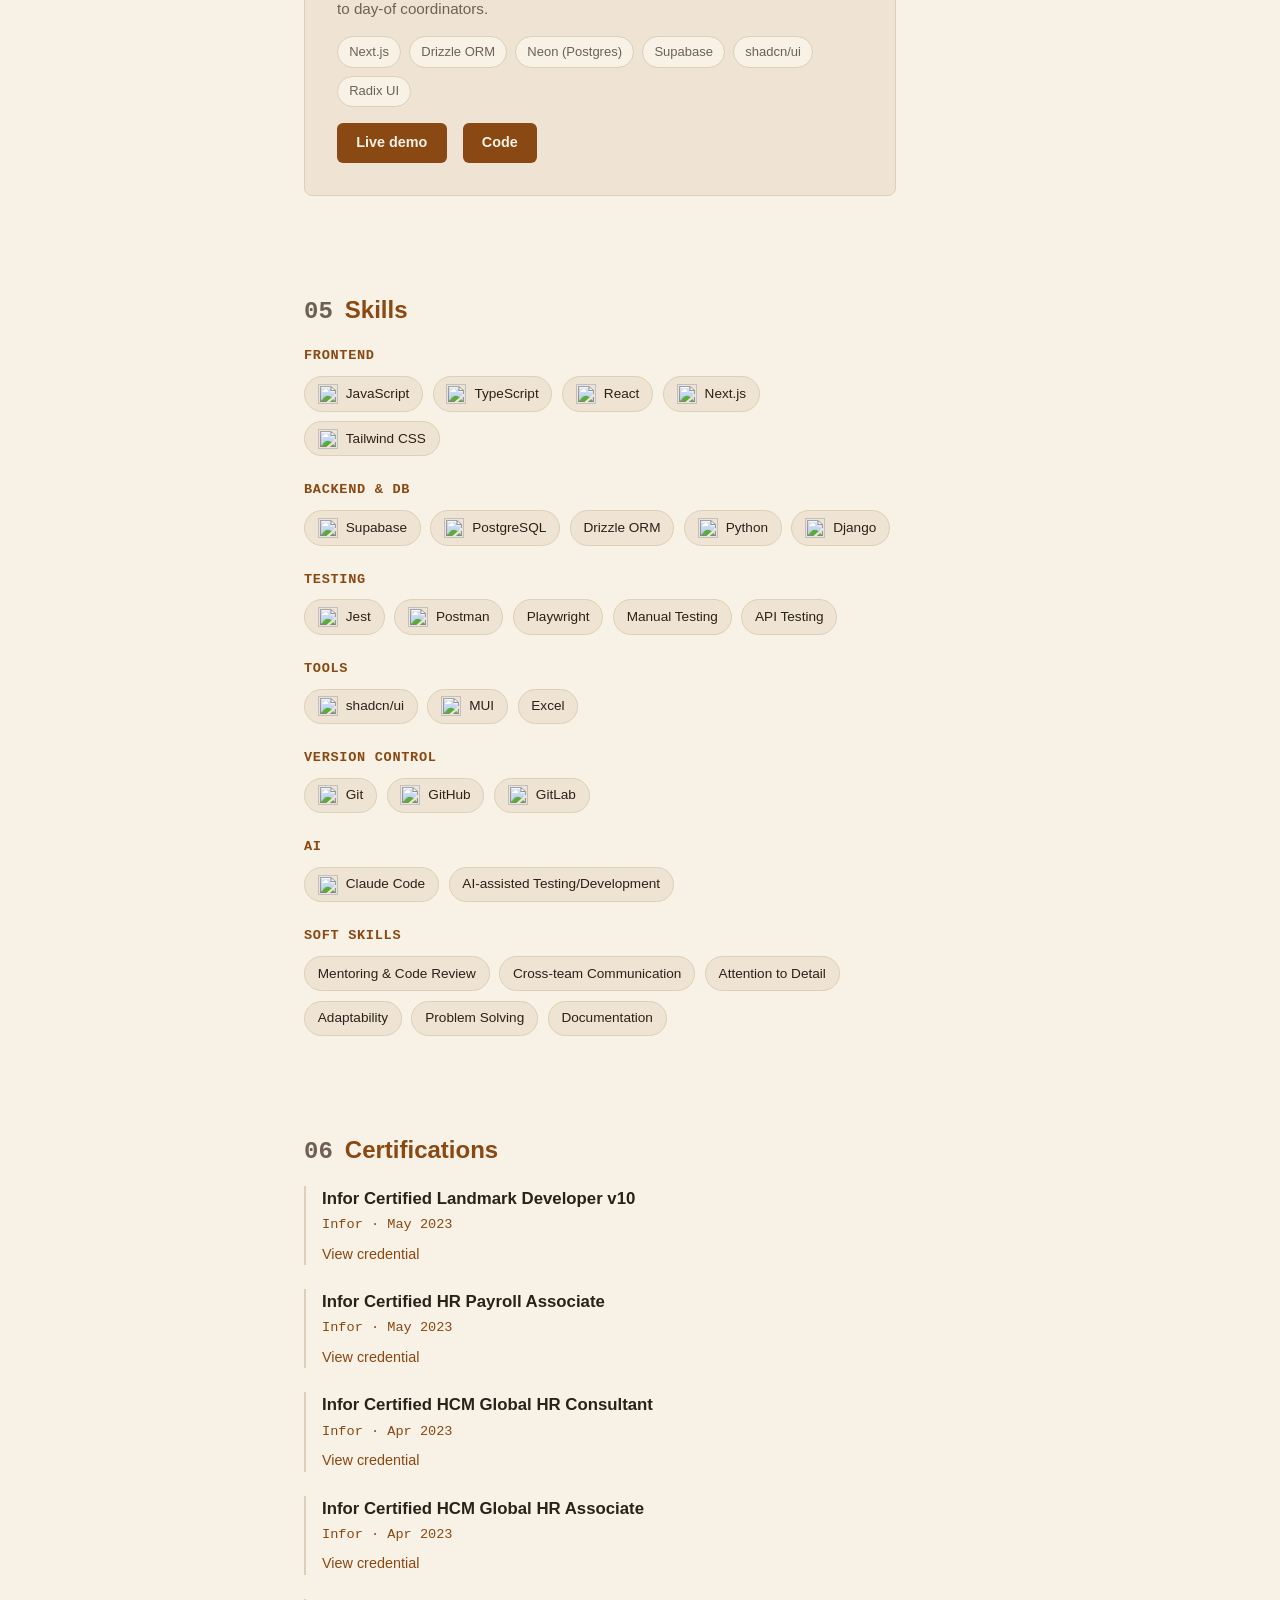
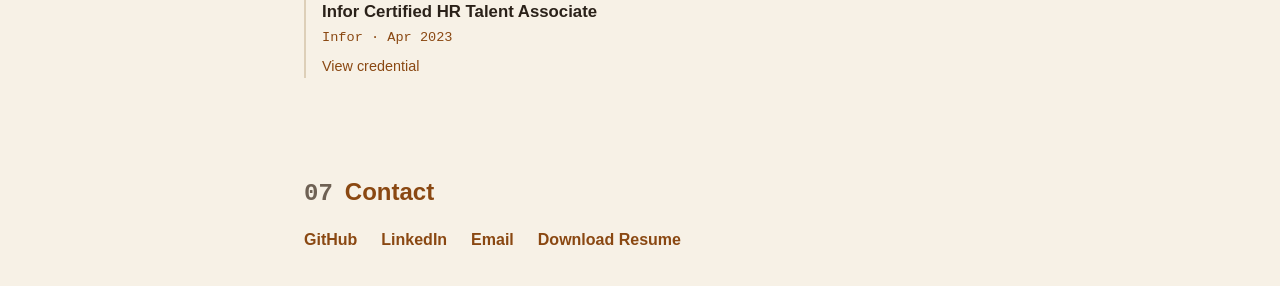
==== commit ed831ed9: "fix: move resume download into sidebar icon row Removed the standalone accent-button treatment (look" ====
--- a/index.html
+++ b/index.html
@@ -5,6 +5,13 @@
   <meta name="viewport" content="width=device-width, initial-scale=1.0">
   <title>Francesca Viduya — Portfolio</title>
   <meta name="description" content="Francesca Viduya — software engineer and QA analyst. Portfolio of projects, skills, and contact info.">
+  <meta property="og:type" content="website">
+  <meta property="og:url" content="https://viduyafrancesca.github.io/">
+  <meta property="og:title" content="Francesca Viduya — Portfolio">
+  <meta property="og:description" content="Francesca Viduya — software engineer and QA analyst. Portfolio of projects, skills, and contact info.">
+  <meta name="twitter:card" content="summary">
+  <meta name="twitter:title" content="Francesca Viduya — Portfolio">
+  <meta name="twitter:description" content="Francesca Viduya — software engineer and QA analyst. Portfolio of projects, skills, and contact info.">
   <link rel="icon" href="data:image/svg+xml,%3Csvg xmlns='http://www.w3.org/2000/svg' viewBox='0 0 100 100'%3E%3Crect width='100' height='100' rx='20' fill='%231c1a17'/%3E%3Ctext x='50' y='68' font-size='60' fill='%23e8a15c' text-anchor='middle' font-family='sans-serif'%3EF%3C/text%3E%3C/svg%3E">
   <link rel="stylesheet" href="styles.css">
 </head>
@@ -12,7 +19,6 @@
   <header class="sidebar">
     <h1 class="sidebar__name">Francesca Viduya</h1>
     <p class="sidebar__tagline">Engineer-turned-QA. I build it, then I make sure it holds.</p>
-    <a href="resume.pdf" download="Francesca-Viduya-Resume.pdf" class="sidebar__resume" aria-label="Download resume PDF">Download Resume</a>
     <nav class="sidebar__nav" aria-label="Section navigation">
       <a href="#about"><span class="sidebar__nav-num">01</span>About</a>
       <a href="#experience"><span class="sidebar__nav-num">02</span>Experience</a>
@@ -31,6 +37,9 @@
       </a>
       <a href="mailto:francescamviduya@gmail.com" aria-label="Send an email">
         <svg width="20" height="20" viewBox="0 0 24 24" fill="none" stroke="currentColor" stroke-width="2" stroke-linecap="round" stroke-linejoin="round" aria-hidden="true"><path d="M4 6h16v12H4z"/><path d="m4 7 8 6 8-6"/></svg>
+      </a>
+      <a href="resume.pdf" download="Francesca-Viduya-Resume.pdf" aria-label="Download PDF">
+        <svg width="20" height="20" viewBox="0 0 24 24" fill="none" stroke="currentColor" stroke-width="2" stroke-linecap="round" stroke-linejoin="round" aria-hidden="true"><path d="M12 3v12"/><path d="m7 10 5 5 5-5"/><path d="M4 21h16"/></svg>
       </a>
     </div>
   </header>
--- a/styles.css
+++ b/styles.css
@@ -79,25 +79,6 @@
 .sidebar__tagline {
   color: var(--color-muted);
   font-size: 0.95rem;
-}
-
-.sidebar__resume {
-  display: inline-block;
-  background: var(--color-accent);
-  color: var(--color-bg);
-  font-weight: 600;
-  font-size: 0.85rem;
-  padding: 0.55rem 1rem;
-  border-radius: 6px;
-  text-decoration: none;
-  margin-top: 1rem;
-  transition: filter 150ms ease, transform 150ms ease;
-}
-
-.sidebar__resume:hover {
-  filter: brightness(1.1);
-  transform: translateY(-2px);
-  text-decoration: none;
 }
 
 .sidebar__nav {
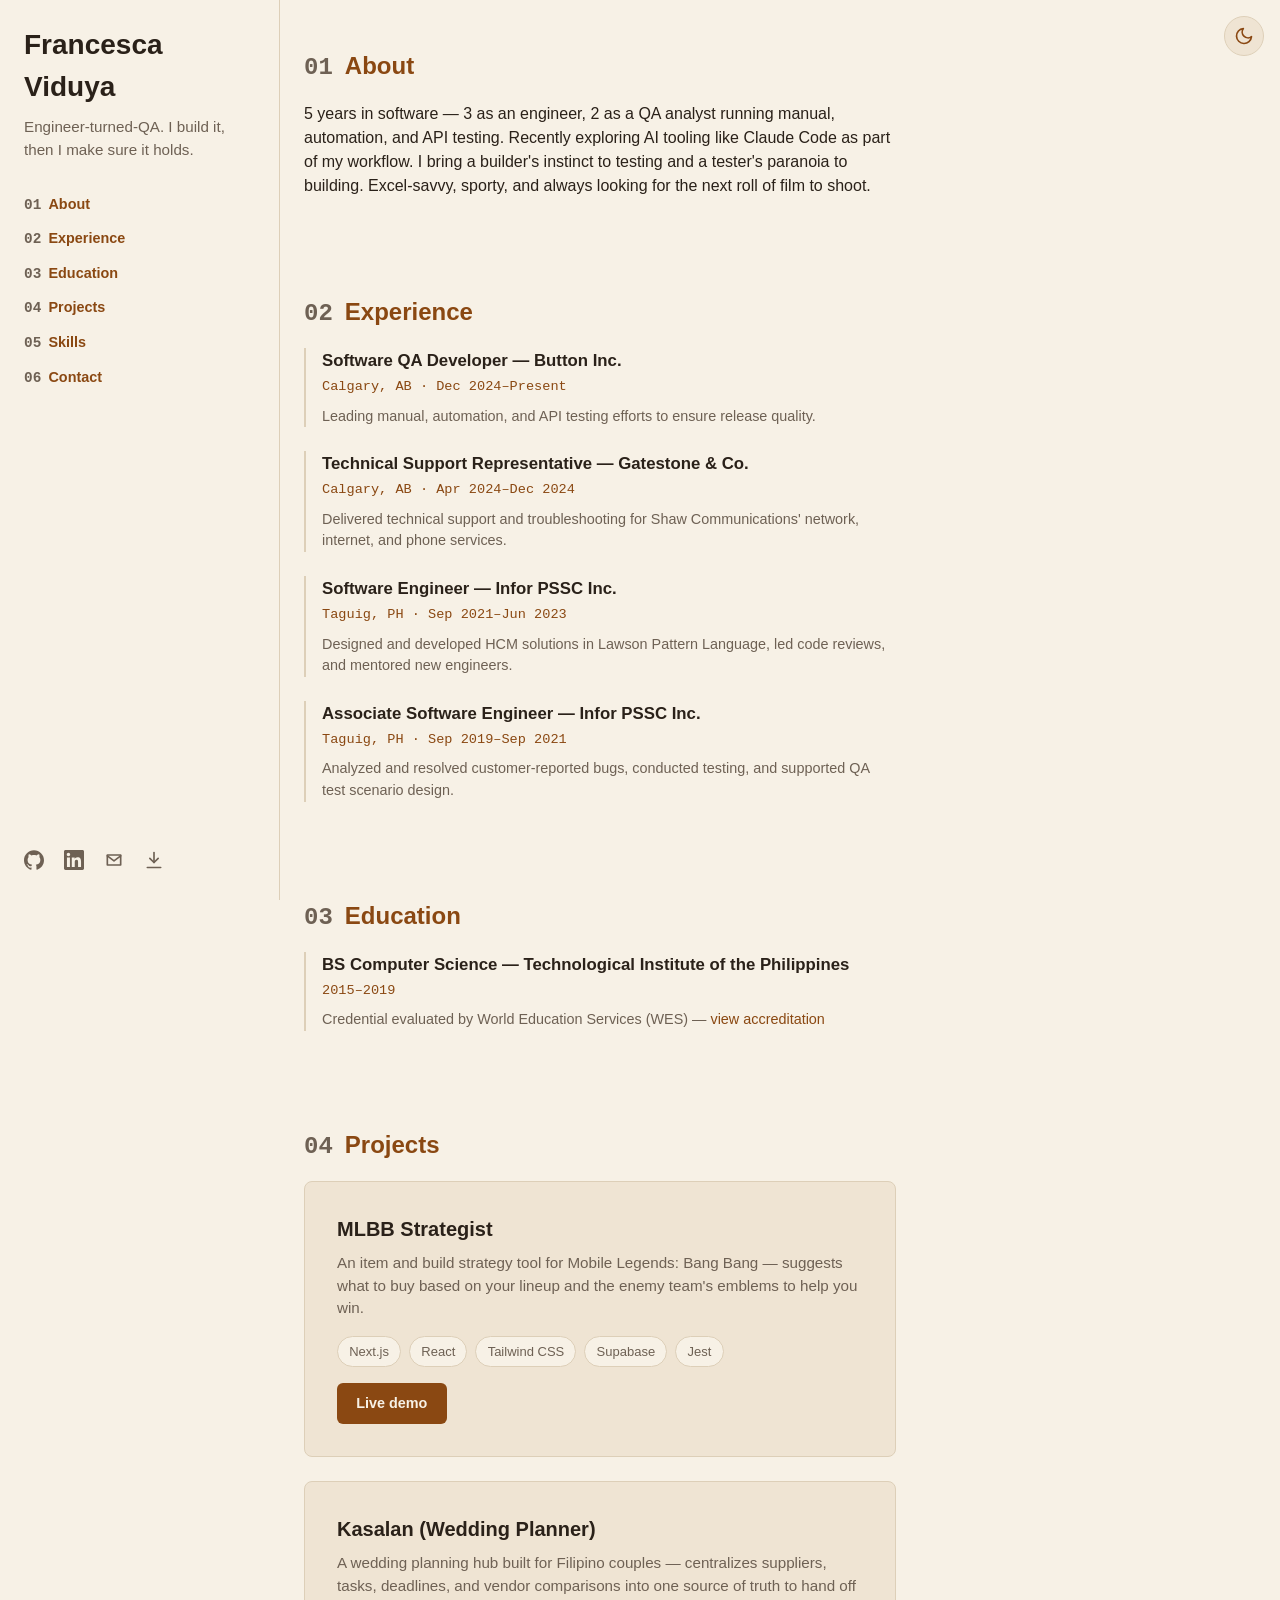
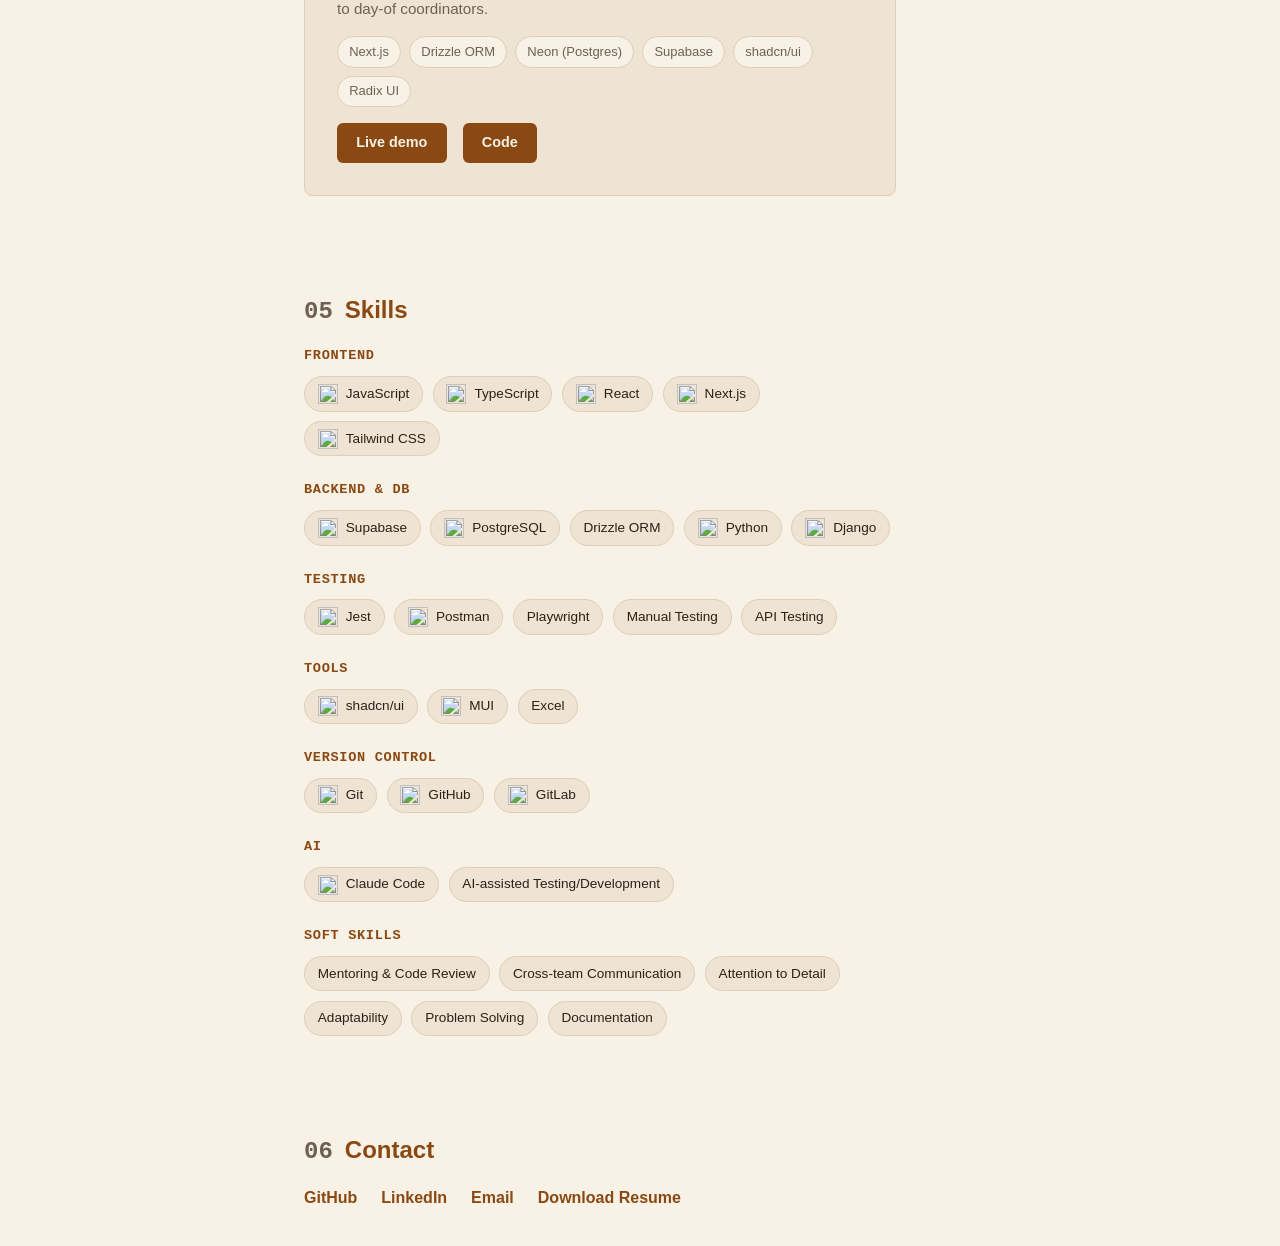
==== commit 957338df: "fix: remove Certifications section Certifications listed there have expired. Renumbered Contact from" ====
--- a/index.html
+++ b/index.html
@@ -25,8 +25,7 @@
       <a href="#education"><span class="sidebar__nav-num">03</span>Education</a>
       <a href="#projects"><span class="sidebar__nav-num">04</span>Projects</a>
       <a href="#skills"><span class="sidebar__nav-num">05</span>Skills</a>
-      <a href="#certifications"><span class="sidebar__nav-num">06</span>Certifications</a>
-      <a href="#contact"><span class="sidebar__nav-num">07</span>Contact</a>
+      <a href="#contact"><span class="sidebar__nav-num">06</span>Contact</a>
     </nav>
     <div class="sidebar__contact" aria-label="Quick contact links">
       <a href="https://github.com/viduyafrancesca" target="_blank" rel="noopener noreferrer" aria-label="GitHub profile">
@@ -201,39 +200,8 @@
       </div>
     </section>
 
-    <section id="certifications" class="section">
-      <h2><span class="section__num">06</span>Certifications</h2>
-      <ol class="timeline">
-        <li class="timeline__entry">
-          <h3 class="timeline__role">Infor Certified Landmark Developer v10</h3>
-          <p class="timeline__meta">Infor · May 2023</p>
-          <p class="timeline__desc"><a href="https://www.credly.com/badges/fb750f95-a42e-47dd-8572-ffec3116c6fa/linked_in_profile" target="_blank" rel="noopener noreferrer">View credential</a></p>
-        </li>
-        <li class="timeline__entry">
-          <h3 class="timeline__role">Infor Certified HR Payroll Associate</h3>
-          <p class="timeline__meta">Infor · May 2023</p>
-          <p class="timeline__desc"><a href="https://www.credly.com/badges/bdadf649-ed1b-463f-92c3-ec4e3a943a0f/linked_in_profile" target="_blank" rel="noopener noreferrer">View credential</a></p>
-        </li>
-        <li class="timeline__entry">
-          <h3 class="timeline__role">Infor Certified HCM Global HR Consultant</h3>
-          <p class="timeline__meta">Infor · Apr 2023</p>
-          <p class="timeline__desc"><a href="https://www.credly.com/badges/e6bd4acc-7e02-4ca9-8be0-c61c0ba1cc56/linked_in_profile" target="_blank" rel="noopener noreferrer">View credential</a></p>
-        </li>
-        <li class="timeline__entry">
-          <h3 class="timeline__role">Infor Certified HCM Global HR Associate</h3>
-          <p class="timeline__meta">Infor · Apr 2023</p>
-          <p class="timeline__desc"><a href="https://www.credly.com/badges/0dedc763-bbf4-440f-8ae7-b110234ce820/linked_in_profile" target="_blank" rel="noopener noreferrer">View credential</a></p>
-        </li>
-        <li class="timeline__entry">
-          <h3 class="timeline__role">Infor Certified HR Talent Associate</h3>
-          <p class="timeline__meta">Infor · Apr 2023</p>
-          <p class="timeline__desc"><a href="https://www.credly.com/badges/ffd85464-fd93-4f5f-9c17-6bf960c7ba5b/linked_in_profile" target="_blank" rel="noopener noreferrer">View credential</a></p>
-        </li>
-      </ol>
-    </section>
-
     <section id="contact" class="section">
-      <h2><span class="section__num">07</span>Contact</h2>
+      <h2><span class="section__num">06</span>Contact</h2>
       <ul class="contact-links">
         <li><a href="https://github.com/viduyafrancesca" target="_blank" rel="noopener noreferrer" aria-label="GitHub profile">GitHub</a></li>
         <li><a href="https://www.linkedin.com/in/francesca-maria-viduya/" target="_blank" rel="noopener noreferrer" aria-label="LinkedIn profile">LinkedIn</a></li>
--- a/styles.css
+++ b/styles.css
@@ -102,13 +102,18 @@
 
 .sidebar__contact {
   display: flex;
-  gap: 1rem;
+  gap: 0.5rem;
   margin-top: 1.5rem;
+  margin-left: -0.4rem;
 }
 
 .sidebar__contact a {
   color: var(--color-muted);
   display: flex;
+  align-items: center;
+  justify-content: center;
+  width: 32px;
+  height: 32px;
   transition: color 150ms ease;
 }
 
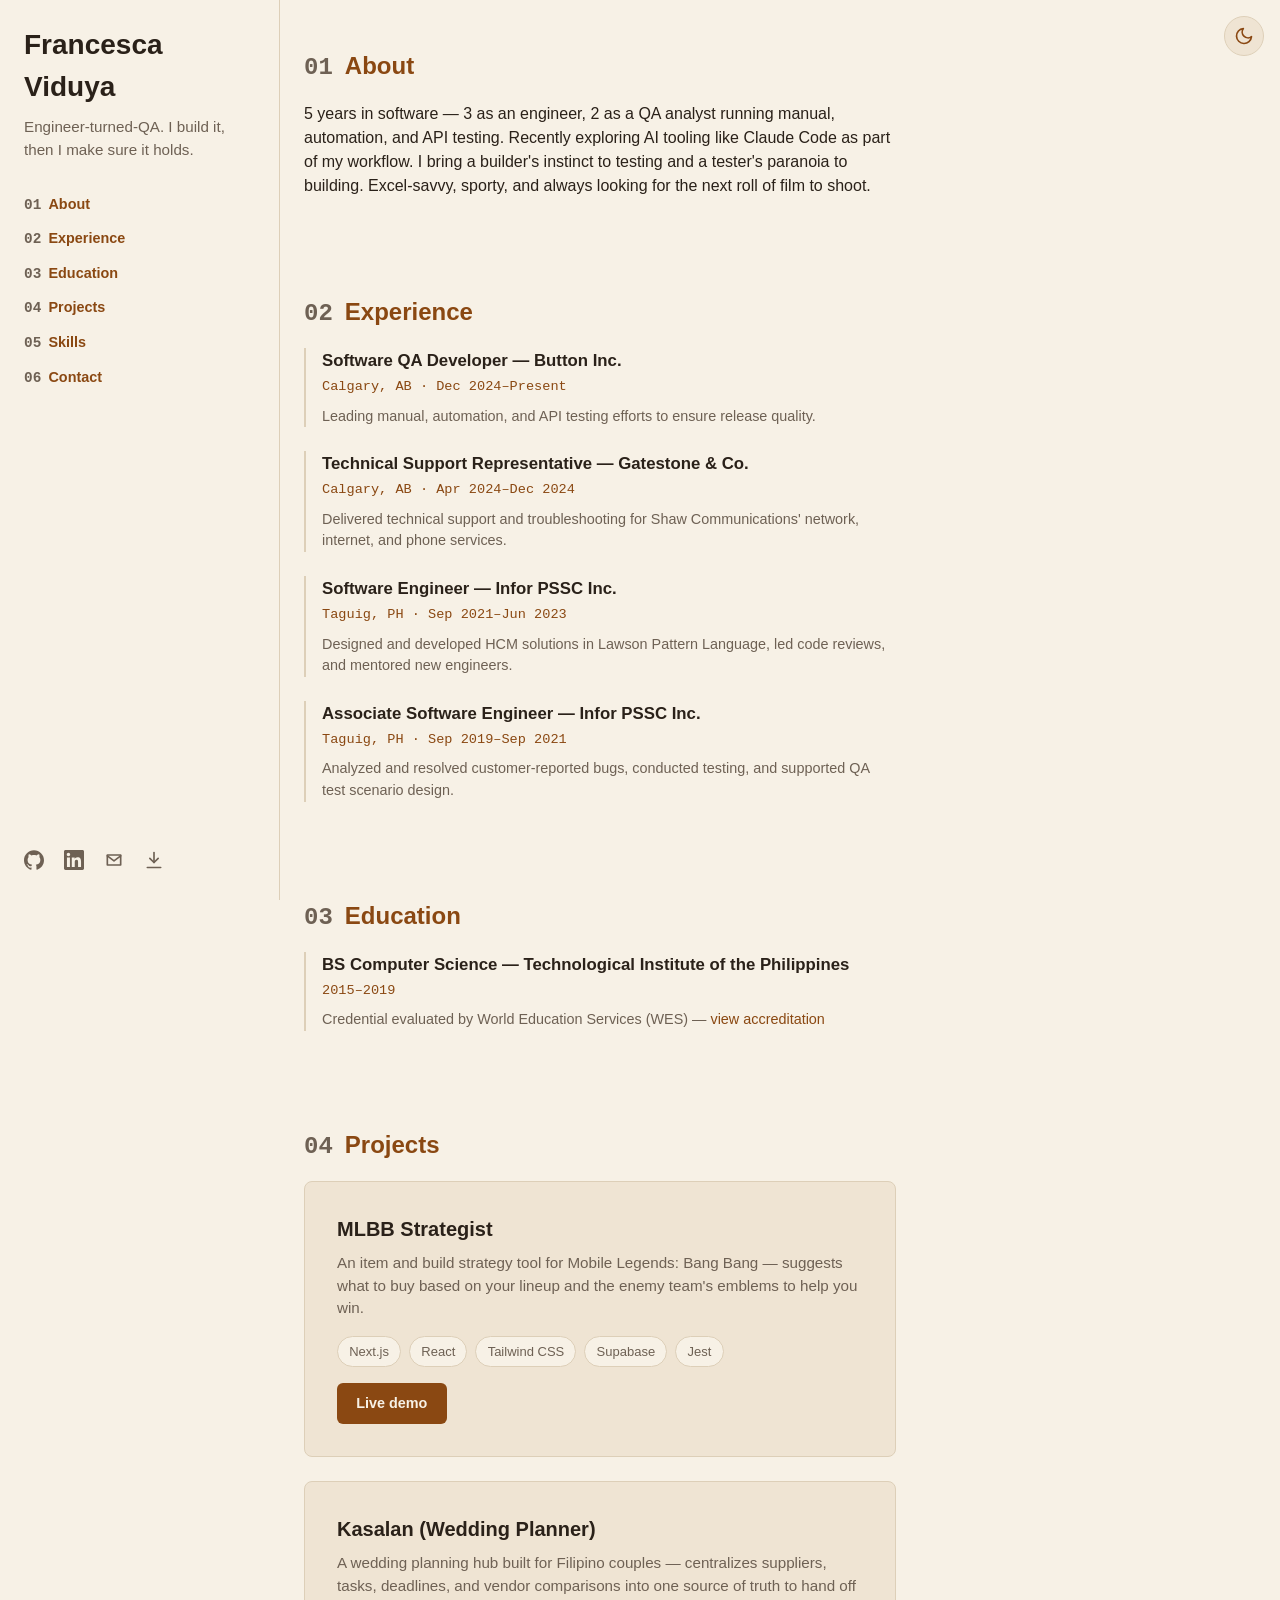
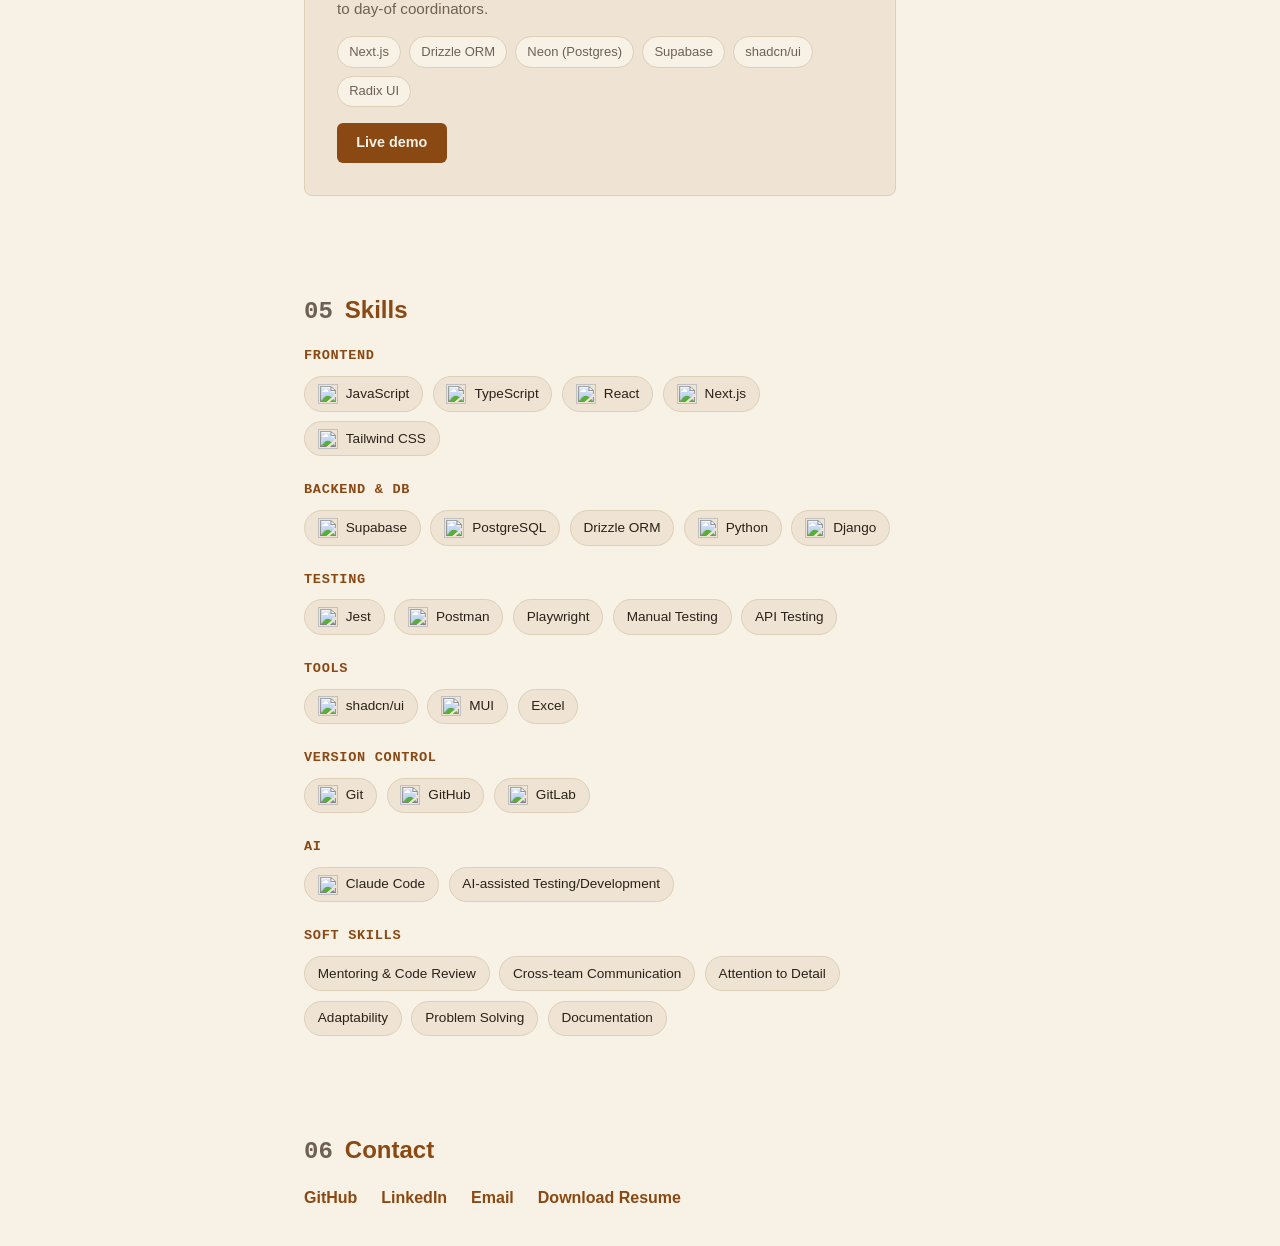
==== commit fbe7721d: "fix: remove Code link from Kasalan project card Show only Live demo for this project." ====
--- a/index.html
+++ b/index.html
@@ -120,7 +120,6 @@
           </ul>
           <div class="project-card__links">
             <a href="https://kasalan-wedding-planner.vercel.app/" target="_blank" rel="noopener noreferrer">Live demo</a>
-            <a href="https://github.com/viduyafrancesca/kasalan" target="_blank" rel="noopener noreferrer">Code</a>
           </div>
         </article>
       </div>
